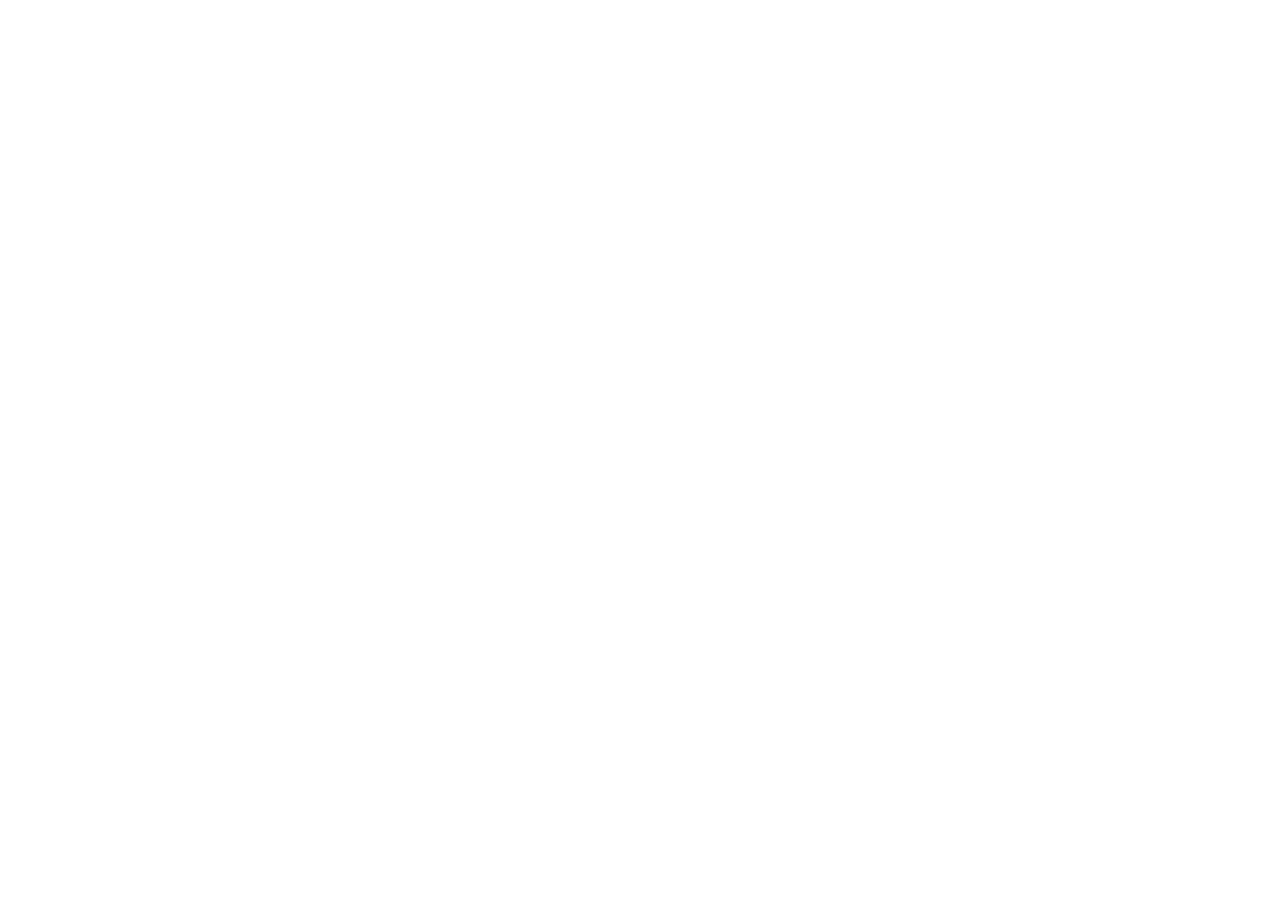
==== index.html @ f0040c17 "初始化大事件项目提交" ====
<!DOCTYPE html>
<html lang="zh-CN">

<head>
    <meta charset="UTF-8">
    <meta name="viewport" content="width=device-width, initial-scale=1.0">
    <title>Document</title>
</head>

<body>

</body>

</html>
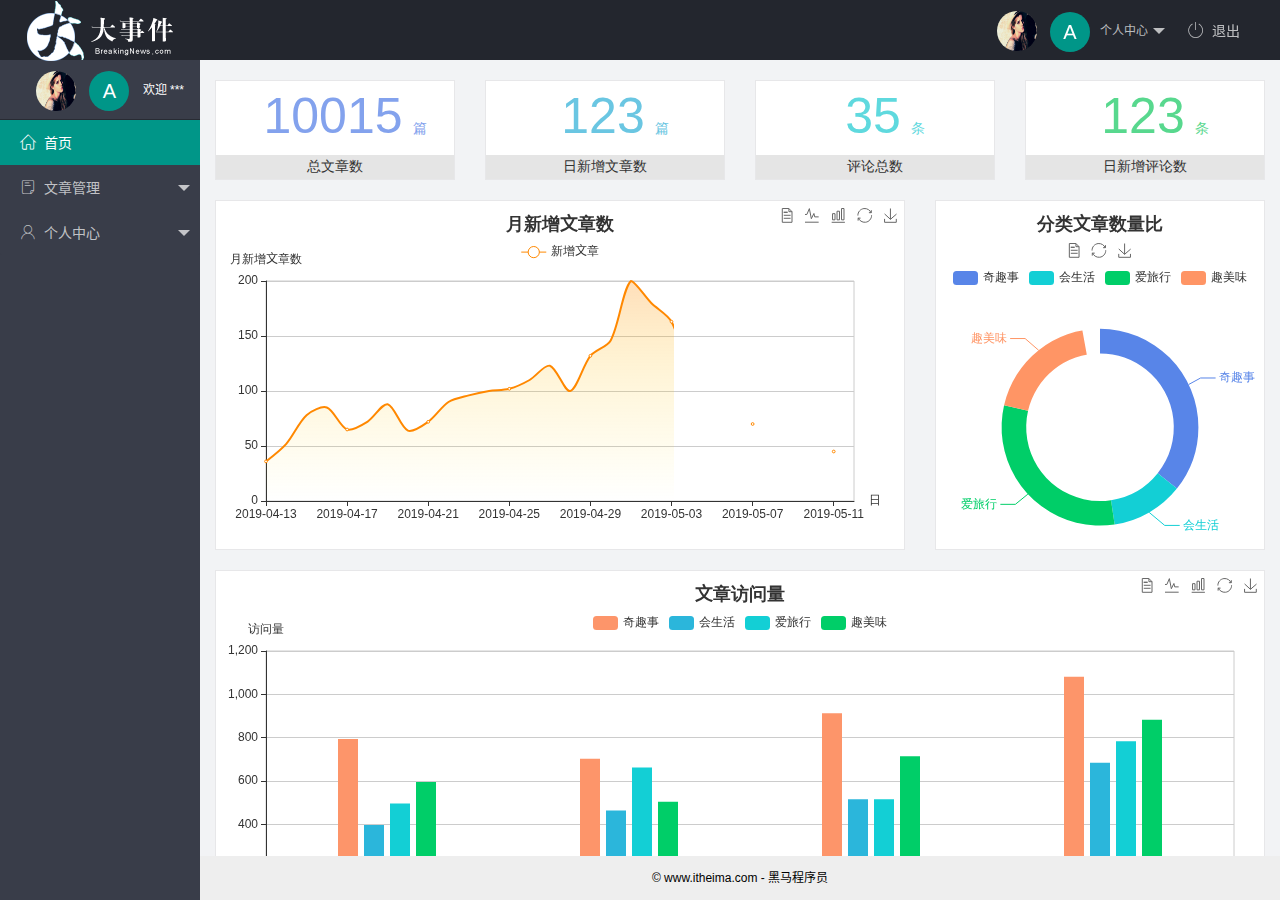
==== commit f3fe9fd1: "已完成大事件后台主页大体轮廓的开发" ====
--- a/index.html
+++ b/index.html
@@ -4,11 +4,119 @@
 <head>
     <meta charset="UTF-8">
     <meta name="viewport" content="width=device-width, initial-scale=1.0">
-    <title>Document</title>
+    <title>大事件后台主页_second</title>
+    <!-- 导入 layui 的样式表 -->
+    <link rel="stylesheet" href="./assets/lib/layui/css/layui.css" />
+    <!-- 导入第三方图标库 -->
+    <link rel="stylesheet" href="./assets/fonts/iconfont.css" />
+    <!-- 导入自己的样式表 -->
+    <link rel="stylesheet" href="/assets/css/index.css" />
 </head>
 
 <body>
-
+    <div class="layui-layout layui-layout-admin">
+        <div class="layui-header">
+            <div class="layui-logo">
+                <img src="/assets/images/logo.png" />
+            </div>
+            <!-- 头部区域（可配合 layui 已有的水平导航） -->
+            <ul class="layui-nav layui-layout-right">
+                <li class="layui-nav-item">
+                    <a href="javascript:;" class="userinfo">
+                        <img src="./assets/images/sample2.jpg" class="layui-nav-img" />
+                        <span class="text-avatar">A</span>个人中心
+                    </a>
+                    <dl class="layui-nav-child">
+                        <dd><a href="./user/user_info.html" target="fm">基本资料</a></dd>
+                        <dd><a href="./user/user_avatar.html" target="fm">更换头像</a></dd>
+                        <dd><a href="./user/user_pwd.html" target="fm">重置密码</a></dd>
+                    </dl>
+                </li>
+                <li class="layui-nav-item">
+                    <a href="javascript:;" id="btnSignOut">
+                        <span class="iconfont icon-tuichu"></span>退出
+                    </a>
+                </li>
+            </ul>
+        </div>
+        <div class="layui-side layui-bg-black">
+            <div class="layui-side-scroll">
+                <div class="userinfo">
+                    <img src="./assets/images/sample2.jpg" class="layui-nav-img" />
+                    <span class="text-avatar">A</span>
+                    <span id="welcome">欢迎 ***</span>
+                </div>
+                <!-- 左侧导航区域（可配合layui已有的垂直导航） -->
+                <ul class="layui-nav layui-nav-tree" lay-shrink="all">
+                    <li class="layui-nav-item layui-this">
+                        <a href="./home/dashboard.html" target="fm">
+                            <span class="iconfont icon-home"></span>首页
+                        </a>
+                    </li>
+                    <li class="layui-nav-item">
+                        <a class="" href="javascript:;">
+                            <span class="iconfont icon-16"></span>文章管理
+                        </a>
+                        <dl class="layui-nav-child">
+                            <dd>
+                                <a href="/article/art_cate.html" target="fm">
+                                    <i class="layui-icon layui-icon-app"></i>文章类别
+                                </a>
+                            </dd>
+                            <dd>
+                                <a href="./article/art_list.html" target="fm">
+                                    <i class="layui-icon layui-icon-app"></i>文章列表
+                                </a>
+                            </dd>
+                            <dd>
+                                <a href="/article/art_pub.html" target="fm">
+                                    <i class="layui-icon layui-icon-app"></i>发布文章
+                                </a>
+                            </dd>
+                        </dl>
+                    </li>
+                    <li class="layui-nav-item">
+                        <a href="javascript:;">
+                            <span class="iconfont icon-user"></span>个人中心
+                        </a>
+                        <dl class="layui-nav-child">
+                            <dd>
+                                <a href="/user/user_info.html" target="fm">
+                                    <i class="layui-icon layui-icon-app"></i>基本资料
+                                </a>
+                            </dd>
+                            <dd>
+                                <a href="/user/user_avatar.html" target="fm">
+                                    <i class="layui-icon layui-icon-app"></i>更换头像
+                                </a>
+                            </dd>
+                            <dd>
+                                <a href="/user/user_pwd.html" target="fm">
+                                    <i class="layui-icon layui-icon-app"></i>重置密码
+                                </a>
+                            </dd>
+                        </dl>
+                    </li>
+                </ul>
+            </div>
+        </div>
+        <div class="layui-body">
+            <!-- 内容主体区域 -->
+            <iframe name="fm" src="./home/dashboard.html" frameborder="0"></iframe>
+        </div>
+        <div class="layui-footer">
+            <!-- 底部固定区域 -->
+            © www.itheima.com - 黑马程序员
+        </div>
+    </div>
+    <!-- 导入 layui js文件 -->
+    <script src="./assets/lib/layui/layui.all.js"></script>
+    <!-- 导入 jQuery js文件 -->
+    <script src="./assets/lib/jQuery.js"></script>
+    <!-- 导入自己封装的 baseAPI js文件 -->
+    <script src="./assets/js/baseAPI.js"></script>
+    <!-- 导入自己的 js 文件 -->
+    <script src="./assets/js/index.js"></script>
 </body>
 
 </html>--- a/assets/lib/layui/css/layui.css
+++ b/assets/lib/layui/css/layui.css
@@ -0,0 +1,2 @@
+/** layui-v2.5.5 MIT License By https://www.layui.com */
+ .layui-inline,img{display:inline-block;vertical-align:middle}h1,h2,h3,h4,h5,h6{font-weight:400}.layui-edge,.layui-header,.layui-inline,.layui-main{position:relative}.layui-body,.layui-edge,.layui-elip{overflow:hidden}.layui-btn,.layui-edge,.layui-inline,img{vertical-align:middle}.layui-btn,.layui-disabled,.layui-icon,.layui-unselect{-moz-user-select:none;-webkit-user-select:none;-ms-user-select:none}.layui-elip,.layui-form-checkbox span,.layui-form-pane .layui-form-label{text-overflow:ellipsis;white-space:nowrap}.layui-breadcrumb,.layui-tree-btnGroup{visibility:hidden}blockquote,body,button,dd,div,dl,dt,form,h1,h2,h3,h4,h5,h6,input,li,ol,p,pre,td,textarea,th,ul{margin:0;padding:0;-webkit-tap-highlight-color:rgba(0,0,0,0)}a:active,a:hover{outline:0}img{border:none}li{list-style:none}table{border-collapse:collapse;border-spacing:0}h4,h5,h6{font-size:100%}button,input,optgroup,option,select,textarea{font-family:inherit;font-size:inherit;font-style:inherit;font-weight:inherit;outline:0}pre{white-space:pre-wrap;white-space:-moz-pre-wrap;white-space:-pre-wrap;white-space:-o-pre-wrap;word-wrap:break-word}body{line-height:24px;font:14px Helvetica Neue,Helvetica,PingFang SC,Tahoma,Arial,sans-serif}hr{height:1px;margin:10px 0;border:0;clear:both}a{color:#333;text-decoration:none}a:hover{color:#777}a cite{font-style:normal;*cursor:pointer}.layui-border-box,.layui-border-box *{box-sizing:border-box}.layui-box,.layui-box *{box-sizing:content-box}.layui-clear{clear:both;*zoom:1}.layui-clear:after{content:'\20';clear:both;*zoom:1;display:block;height:0}.layui-inline{*display:inline;*zoom:1}.layui-edge{display:inline-block;width:0;height:0;border-width:6px;border-style:dashed;border-color:transparent}.layui-edge-top{top:-4px;border-bottom-color:#999;border-bottom-style:solid}.layui-edge-right{border-left-color:#999;border-left-style:solid}.layui-edge-bottom{top:2px;border-top-color:#999;border-top-style:solid}.layui-edge-left{border-right-color:#999;border-right-style:solid}.layui-disabled,.layui-disabled:hover{color:#d2d2d2!important;cursor:not-allowed!important}.layui-circle{border-radius:100%}.layui-show{display:block!important}.layui-hide{display:none!important}@font-face{font-family:layui-icon;src:url(../font/iconfont.eot?v=250);src:url(../font/iconfont.eot?v=250#iefix) format('embedded-opentype'),url(../font/iconfont.woff2?v=250) format('woff2'),url(../font/iconfont.woff?v=250) format('woff'),url(../font/iconfont.ttf?v=250) format('truetype'),url(../font/iconfont.svg?v=250#layui-icon) format('svg')}.layui-icon{font-family:layui-icon!important;font-size:16px;font-style:normal;-webkit-font-smoothing:antialiased;-moz-osx-font-smoothing:grayscale}.layui-icon-reply-fill:before{content:"\e611"}.layui-icon-set-fill:before{content:"\e614"}.layui-icon-menu-fill:before{content:"\e60f"}.layui-icon-search:before{content:"\e615"}.layui-icon-share:before{content:"\e641"}.layui-icon-set-sm:before{content:"\e620"}.layui-icon-engine:before{content:"\e628"}.layui-icon-close:before{content:"\1006"}.layui-icon-close-fill:before{content:"\1007"}.layui-icon-chart-screen:before{content:"\e629"}.layui-icon-star:before{content:"\e600"}.layui-icon-circle-dot:before{content:"\e617"}.layui-icon-chat:before{content:"\e606"}.layui-icon-release:before{content:"\e609"}.layui-icon-list:before{content:"\e60a"}.layui-icon-chart:before{content:"\e62c"}.layui-icon-ok-circle:before{content:"\1005"}.layui-icon-layim-theme:before{content:"\e61b"}.layui-icon-table:before{content:"\e62d"}.layui-icon-right:before{content:"\e602"}.layui-icon-left:before{content:"\e603"}.layui-icon-cart-simple:before{content:"\e698"}.layui-icon-face-cry:before{content:"\e69c"}.layui-icon-face-smile:before{content:"\e6af"}.layui-icon-survey:before{content:"\e6b2"}.layui-icon-tree:before{content:"\e62e"}.layui-icon-upload-circle:before{content:"\e62f"}.layui-icon-add-circle:before{content:"\e61f"}.layui-icon-download-circle:before{content:"\e601"}.layui-icon-templeate-1:before{content:"\e630"}.layui-icon-util:before{content:"\e631"}.layui-icon-face-surprised:before{content:"\e664"}.layui-icon-edit:before{content:"\e642"}.layui-icon-speaker:before{content:"\e645"}.layui-icon-down:before{content:"\e61a"}.layui-icon-file:before{content:"\e621"}.layui-icon-layouts:before{content:"\e632"}.layui-icon-rate-half:before{content:"\e6c9"}.layui-icon-add-circle-fine:before{content:"\e608"}.layui-icon-prev-circle:before{content:"\e633"}.layui-icon-read:before{content:"\e705"}.layui-icon-404:before{content:"\e61c"}.layui-icon-carousel:before{content:"\e634"}.layui-icon-help:before{content:"\e607"}.layui-icon-code-circle:before{content:"\e635"}.layui-icon-water:before{content:"\e636"}.layui-icon-username:before{content:"\e66f"}.layui-icon-find-fill:before{content:"\e670"}.layui-icon-about:before{content:"\e60b"}.layui-icon-location:before{content:"\e715"}.layui-icon-up:before{content:"\e619"}.layui-icon-pause:before{content:"\e651"}.layui-icon-date:before{content:"\e637"}.layui-icon-layim-uploadfile:before{content:"\e61d"}.layui-icon-delete:before{content:"\e640"}.layui-icon-play:before{content:"\e652"}.layui-icon-top:before{content:"\e604"}.layui-icon-friends:before{content:"\e612"}.layui-icon-refresh-3:before{content:"\e9aa"}.layui-icon-ok:before{content:"\e605"}.layui-icon-layer:before{content:"\e638"}.layui-icon-face-smile-fine:before{content:"\e60c"}.layui-icon-dollar:before{content:"\e659"}.layui-icon-group:before{content:"\e613"}.layui-icon-layim-download:before{content:"\e61e"}.layui-icon-picture-fine:before{content:"\e60d"}.layui-icon-link:before{content:"\e64c"}.layui-icon-diamond:before{content:"\e735"}.layui-icon-log:before{content:"\e60e"}.layui-icon-rate-solid:before{content:"\e67a"}.layui-icon-fonts-del:before{content:"\e64f"}.layui-icon-unlink:before{content:"\e64d"}.layui-icon-fonts-clear:before{content:"\e639"}.layui-icon-triangle-r:before{content:"\e623"}.layui-icon-circle:before{content:"\e63f"}.layui-icon-radio:before{content:"\e643"}.layui-icon-align-center:before{content:"\e647"}.layui-icon-align-right:before{content:"\e648"}.layui-icon-align-left:before{content:"\e649"}.layui-icon-loading-1:before{content:"\e63e"}.layui-icon-return:before{content:"\e65c"}.layui-icon-fonts-strong:before{content:"\e62b"}.layui-icon-upload:before{content:"\e67c"}.layui-icon-dialogue:before{content:"\e63a"}.layui-icon-video:before{content:"\e6ed"}.layui-icon-headset:before{content:"\e6fc"}.layui-icon-cellphone-fine:before{content:"\e63b"}.layui-icon-add-1:before{content:"\e654"}.layui-icon-face-smile-b:before{content:"\e650"}.layui-icon-fonts-html:before{content:"\e64b"}.layui-icon-form:before{content:"\e63c"}.layui-icon-cart:before{content:"\e657"}.layui-icon-camera-fill:before{content:"\e65d"}.layui-icon-tabs:before{content:"\e62a"}.layui-icon-fonts-code:before{content:"\e64e"}.layui-icon-fire:before{content:"\e756"}.layui-icon-set:before{content:"\e716"}.layui-icon-fonts-u:before{content:"\e646"}.layui-icon-triangle-d:before{content:"\e625"}.layui-icon-tips:before{content:"\e702"}.layui-icon-picture:before{content:"\e64a"}.layui-icon-more-vertical:before{content:"\e671"}.layui-icon-flag:before{content:"\e66c"}.layui-icon-loading:before{content:"\e63d"}.layui-icon-fonts-i:before{content:"\e644"}.layui-icon-refresh-1:before{content:"\e666"}.layui-icon-rmb:before{content:"\e65e"}.layui-icon-home:before{content:"\e68e"}.layui-icon-user:before{content:"\e770"}.layui-icon-notice:before{content:"\e667"}.layui-icon-login-weibo:before{content:"\e675"}.layui-icon-voice:before{content:"\e688"}.layui-icon-upload-drag:before{content:"\e681"}.layui-icon-login-qq:before{content:"\e676"}.layui-icon-snowflake:before{content:"\e6b1"}.layui-icon-file-b:before{content:"\e655"}.layui-icon-template:before{content:"\e663"}.layui-icon-auz:before{content:"\e672"}.layui-icon-console:before{content:"\e665"}.layui-icon-app:before{content:"\e653"}.layui-icon-prev:before{content:"\e65a"}.layui-icon-website:before{content:"\e7ae"}.layui-icon-next:before{content:"\e65b"}.layui-icon-component:before{content:"\e857"}.layui-icon-more:before{content:"\e65f"}.layui-icon-login-wechat:before{content:"\e677"}.layui-icon-shrink-right:before{content:"\e668"}.layui-icon-spread-left:before{content:"\e66b"}.layui-icon-camera:before{content:"\e660"}.layui-icon-note:before{content:"\e66e"}.layui-icon-refresh:before{content:"\e669"}.layui-icon-female:before{content:"\e661"}.layui-icon-male:before{content:"\e662"}.layui-icon-password:before{content:"\e673"}.layui-icon-senior:before{content:"\e674"}.layui-icon-theme:before{content:"\e66a"}.layui-icon-tread:before{content:"\e6c5"}.layui-icon-praise:before{content:"\e6c6"}.layui-icon-star-fill:before{content:"\e658"}.layui-icon-rate:before{content:"\e67b"}.layui-icon-template-1:before{content:"\e656"}.layui-icon-vercode:before{content:"\e679"}.layui-icon-cellphone:before{content:"\e678"}.layui-icon-screen-full:before{content:"\e622"}.layui-icon-screen-restore:before{content:"\e758"}.layui-icon-cols:before{content:"\e610"}.layui-icon-export:before{content:"\e67d"}.layui-icon-print:before{content:"\e66d"}.layui-icon-slider:before{content:"\e714"}.layui-icon-addition:before{content:"\e624"}.layui-icon-subtraction:before{content:"\e67e"}.layui-icon-service:before{content:"\e626"}.layui-icon-transfer:before{content:"\e691"}.layui-main{width:1140px;margin:0 auto}.layui-header{z-index:1000;height:60px}.layui-header a:hover{transition:all .5s;-webkit-transition:all .5s}.layui-side{position:fixed;left:0;top:0;bottom:0;z-index:999;width:200px;overflow-x:hidden}.layui-side-scroll{position:relative;width:220px;height:100%;overflow-x:hidden}.layui-body{position:absolute;left:200px;right:0;top:0;bottom:0;z-index:998;width:auto;overflow-y:auto;box-sizing:border-box}.layui-layout-body{overflow:hidden}.layui-layout-admin .layui-header{background-color:#23262E}.layui-layout-admin .layui-side{top:60px;width:200px;overflow-x:hidden}.layui-layout-admin .layui-body{position:fixed;top:60px;bottom:44px}.layui-layout-admin .layui-main{width:auto;margin:0 15px}.layui-layout-admin .layui-footer{position:fixed;left:200px;right:0;bottom:0;height:44px;line-height:44px;padding:0 15px;background-color:#eee}.layui-layout-admin .layui-logo{position:absolute;left:0;top:0;width:200px;height:100%;line-height:60px;text-align:center;color:#009688;font-size:16px}.layui-layout-admin .layui-header .layui-nav{background:0 0}.layui-layout-left{position:absolute!important;left:200px;top:0}.layui-layout-right{position:absolute!important;right:0;top:0}.layui-container{position:relative;margin:0 auto;padding:0 15px;box-sizing:border-box}.layui-fluid{position:relative;margin:0 auto;padding:0 15px}.layui-row:after,.layui-row:before{content:'';display:block;clear:both}.layui-col-lg1,.layui-col-lg10,.layui-col-lg11,.layui-col-lg12,.layui-col-lg2,.layui-col-lg3,.layui-col-lg4,.layui-col-lg5,.layui-col-lg6,.layui-col-lg7,.layui-col-lg8,.layui-col-lg9,.layui-col-md1,.layui-col-md10,.layui-col-md11,.layui-col-md12,.layui-col-md2,.layui-col-md3,.layui-col-md4,.layui-col-md5,.layui-col-md6,.layui-col-md7,.layui-col-md8,.layui-col-md9,.layui-col-sm1,.layui-col-sm10,.layui-col-sm11,.layui-col-sm12,.layui-col-sm2,.layui-col-sm3,.layui-col-sm4,.layui-col-sm5,.layui-col-sm6,.layui-col-sm7,.layui-col-sm8,.layui-col-sm9,.layui-col-xs1,.layui-col-xs10,.layui-col-xs11,.layui-col-xs12,.layui-col-xs2,.layui-col-xs3,.layui-col-xs4,.layui-col-xs5,.layui-col-xs6,.layui-col-xs7,.layui-col-xs8,.layui-col-xs9{position:relative;display:block;box-sizing:border-box}.layui-col-xs1,.layui-col-xs10,.layui-col-xs11,.layui-col-xs12,.layui-col-xs2,.layui-col-xs3,.layui-col-xs4,.layui-col-xs5,.layui-col-xs6,.layui-col-xs7,.layui-col-xs8,.layui-col-xs9{float:left}.layui-col-xs1{width:8.33333333%}.layui-col-xs2{width:16.66666667%}.layui-col-xs3{width:25%}.layui-col-xs4{width:33.33333333%}.layui-col-xs5{width:41.66666667%}.layui-col-xs6{width:50%}.layui-col-xs7{width:58.33333333%}.layui-col-xs8{width:66.66666667%}.layui-col-xs9{width:75%}.layui-col-xs10{width:83.33333333%}.layui-col-xs11{width:91.66666667%}.layui-col-xs12{width:100%}.layui-col-xs-offset1{margin-left:8.33333333%}.layui-col-xs-offset2{margin-left:16.66666667%}.layui-col-xs-offset3{margin-left:25%}.layui-col-xs-offset4{margin-left:33.33333333%}.layui-col-xs-offset5{margin-left:41.66666667%}.layui-col-xs-offset6{margin-left:50%}.layui-col-xs-offset7{margin-left:58.33333333%}.layui-col-xs-offset8{margin-left:66.66666667%}.layui-col-xs-offset9{margin-left:75%}.layui-col-xs-offset10{margin-left:83.33333333%}.layui-col-xs-offset11{margin-left:91.66666667%}.layui-col-xs-offset12{margin-left:100%}@media screen and (max-width:768px){.layui-hide-xs{display:none!important}.layui-show-xs-block{display:block!important}.layui-show-xs-inline{display:inline!important}.layui-show-xs-inline-block{display:inline-block!important}}@media screen and (min-width:768px){.layui-container{width:750px}.layui-hide-sm{display:none!important}.layui-show-sm-block{display:block!important}.layui-show-sm-inline{display:inline!important}.layui-show-sm-inline-block{display:inline-block!important}.layui-col-sm1,.layui-col-sm10,.layui-col-sm11,.layui-col-sm12,.layui-col-sm2,.layui-col-sm3,.layui-col-sm4,.layui-col-sm5,.layui-col-sm6,.layui-col-sm7,.layui-col-sm8,.layui-col-sm9{float:left}.layui-col-sm1{width:8.33333333%}.layui-col-sm2{width:16.66666667%}.layui-col-sm3{width:25%}.layui-col-sm4{width:33.33333333%}.layui-col-sm5{width:41.66666667%}.layui-col-sm6{width:50%}.layui-col-sm7{width:58.33333333%}.layui-col-sm8{width:66.66666667%}.layui-col-sm9{width:75%}.layui-col-sm10{width:83.33333333%}.layui-col-sm11{width:91.66666667%}.layui-col-sm12{width:100%}.layui-col-sm-offset1{margin-left:8.33333333%}.layui-col-sm-offset2{margin-left:16.66666667%}.layui-col-sm-offset3{margin-left:25%}.layui-col-sm-offset4{margin-left:33.33333333%}.layui-col-sm-offset5{margin-left:41.66666667%}.layui-col-sm-offset6{margin-left:50%}.layui-col-sm-offset7{margin-left:58.33333333%}.layui-col-sm-offset8{margin-left:66.66666667%}.layui-col-sm-offset9{margin-left:75%}.layui-col-sm-offset10{margin-left:83.33333333%}.layui-col-sm-offset11{margin-left:91.66666667%}.layui-col-sm-offset12{margin-left:100%}}@media screen and (min-width:992px){.layui-container{width:970px}.layui-hide-md{display:none!important}.layui-show-md-block{display:block!important}.layui-show-md-inline{display:inline!important}.layui-show-md-inline-block{display:inline-block!important}.layui-col-md1,.layui-col-md10,.layui-col-md11,.layui-col-md12,.layui-col-md2,.layui-col-md3,.layui-col-md4,.layui-col-md5,.layui-col-md6,.layui-col-md7,.layui-col-md8,.layui-col-md9{float:left}.layui-col-md1{width:8.33333333%}.layui-col-md2{width:16.66666667%}.layui-col-md3{width:25%}.layui-col-md4{width:33.33333333%}.layui-col-md5{width:41.66666667%}.layui-col-md6{width:50%}.layui-col-md7{width:58.33333333%}.layui-col-md8{width:66.66666667%}.layui-col-md9{width:75%}.layui-col-md10{width:83.33333333%}.layui-col-md11{width:91.66666667%}.layui-col-md12{width:100%}.layui-col-md-offset1{margin-left:8.33333333%}.layui-col-md-offset2{margin-left:16.66666667%}.layui-col-md-offset3{margin-left:25%}.layui-col-md-offset4{margin-left:33.33333333%}.layui-col-md-offset5{margin-left:41.66666667%}.layui-col-md-offset6{margin-left:50%}.layui-col-md-offset7{margin-left:58.33333333%}.layui-col-md-offset8{margin-left:66.66666667%}.layui-col-md-offset9{margin-left:75%}.layui-col-md-offset10{margin-left:83.33333333%}.layui-col-md-offset11{margin-left:91.66666667%}.layui-col-md-offset12{margin-left:100%}}@media screen and (min-width:1200px){.layui-container{width:1170px}.layui-hide-lg{display:none!important}.layui-show-lg-block{display:block!important}.layui-show-lg-inline{display:inline!important}.layui-show-lg-inline-block{display:inline-block!important}.layui-col-lg1,.layui-col-lg10,.layui-col-lg11,.layui-col-lg12,.layui-col-lg2,.layui-col-lg3,.layui-col-lg4,.layui-col-lg5,.layui-col-lg6,.layui-col-lg7,.layui-col-lg8,.layui-col-lg9{float:left}.layui-col-lg1{width:8.33333333%}.layui-col-lg2{width:16.66666667%}.layui-col-lg3{width:25%}.layui-col-lg4{width:33.33333333%}.layui-col-lg5{width:41.66666667%}.layui-col-lg6{width:50%}.layui-col-lg7{width:58.33333333%}.layui-col-lg8{width:66.66666667%}.layui-col-lg9{width:75%}.layui-col-lg10{width:83.33333333%}.layui-col-lg11{width:91.66666667%}.layui-col-lg12{width:100%}.layui-col-lg-offset1{margin-left:8.33333333%}.layui-col-lg-offset2{margin-left:16.66666667%}.layui-col-lg-offset3{margin-left:25%}.layui-col-lg-offset4{margin-left:33.33333333%}.layui-col-lg-offset5{margin-left:41.66666667%}.layui-col-lg-offset6{margin-left:50%}.layui-col-lg-offset7{margin-left:58.33333333%}.layui-col-lg-offset8{margin-left:66.66666667%}.layui-col-lg-offset9{margin-left:75%}.layui-col-lg-offset10{margin-left:83.33333333%}.layui-col-lg-offset11{margin-left:91.66666667%}.layui-col-lg-offset12{margin-left:100%}}.layui-col-space1{margin:-.5px}.layui-col-space1>*{padding:.5px}.layui-col-space3{margin:-1.5px}.layui-col-space3>*{padding:1.5px}.layui-col-space5{margin:-2.5px}.layui-col-space5>*{padding:2.5px}.layui-col-space8{margin:-3.5px}.layui-col-space8>*{padding:3.5px}.layui-col-space10{margin:-5px}.layui-col-space10>*{padding:5px}.layui-col-space12{margin:-6px}.layui-col-space12>*{padding:6px}.layui-col-space15{margin:-7.5px}.layui-col-space15>*{padding:7.5px}.layui-col-space18{margin:-9px}.layui-col-space18>*{padding:9px}.layui-col-space20{margin:-10px}.layui-col-space20>*{padding:10px}.layui-col-space22{margin:-11px}.layui-col-space22>*{padding:11px}.layui-col-space25{margin:-12.5px}.layui-col-space25>*{padding:12.5px}.layui-col-space30{margin:-15px}.layui-col-space30>*{padding:15px}.layui-btn,.layui-input,.layui-select,.layui-textarea,.layui-upload-button{outline:0;-webkit-appearance:none;transition:all .3s;-webkit-transition:all .3s;box-sizing:border-box}.layui-elem-quote{margin-bottom:10px;padding:15px;line-height:22px;border-left:5px solid #009688;border-radius:0 2px 2px 0;background-color:#f2f2f2}.layui-quote-nm{border-style:solid;border-width:1px 1px 1px 5px;background:0 0}.layui-elem-field{margin-bottom:10px;padding:0;border-width:1px;border-style:solid}.layui-elem-field legend{margin-left:20px;padding:0 10px;font-size:20px;font-weight:300}.layui-field-title{margin:10px 0 20px;border-width:1px 0 0}.layui-field-box{padding:10px 15px}.layui-field-title .layui-field-box{padding:10px 0}.layui-progress{position:relative;height:6px;border-radius:20px;background-color:#e2e2e2}.layui-progress-bar{position:absolute;left:0;top:0;width:0;max-width:100%;height:6px;border-radius:20px;text-align:right;background-color:#5FB878;transition:all .3s;-webkit-transition:all .3s}.layui-progress-big,.layui-progress-big .layui-progress-bar{height:18px;line-height:18px}.layui-progress-text{position:relative;top:-20px;line-height:18px;font-size:12px;color:#666}.layui-progress-big .layui-progress-text{position:static;padding:0 10px;color:#fff}.layui-collapse{border-width:1px;border-style:solid;border-radius:2px}.layui-colla-content,.layui-colla-item{border-top-width:1px;border-top-style:solid}.layui-colla-item:first-child{border-top:none}.layui-colla-title{position:relative;height:42px;line-height:42px;padding:0 15px 0 35px;color:#333;background-color:#f2f2f2;cursor:pointer;font-size:14px;overflow:hidden}.layui-colla-content{display:none;padding:10px 15px;line-height:22px;color:#666}.layui-colla-icon{position:absolute;left:15px;top:0;font-size:14px}.layui-card{margin-bottom:15px;border-radius:2px;background-color:#fff;box-shadow:0 1px 2px 0 rgba(0,0,0,.05)}.layui-card:last-child{margin-bottom:0}.layui-card-header{position:relative;height:42px;line-height:42px;padding:0 15px;border-bottom:1px solid #f6f6f6;color:#333;border-radius:2px 2px 0 0;font-size:14px}.layui-bg-black,.layui-bg-blue,.layui-bg-cyan,.layui-bg-green,.layui-bg-orange,.layui-bg-red{color:#fff!important}.layui-card-body{position:relative;padding:10px 15px;line-height:24px}.layui-card-body[pad15]{padding:15px}.layui-card-body[pad20]{padding:20px}.layui-card-body .layui-table{margin:5px 0}.layui-card .layui-tab{margin:0}.layui-panel-window{position:relative;padding:15px;border-radius:0;border-top:5px solid #E6E6E6;background-color:#fff}.layui-auxiliar-moving{position:fixed;left:0;right:0;top:0;bottom:0;width:100%;height:100%;background:0 0;z-index:9999999999}.layui-form-label,.layui-form-mid,.layui-form-select,.layui-input-block,.layui-input-inline,.layui-textarea{position:relative}.layui-bg-red{background-color:#FF5722!important}.layui-bg-orange{background-color:#FFB800!important}.layui-bg-green{background-color:#009688!important}.layui-bg-cyan{background-color:#2F4056!important}.layui-bg-blue{background-color:#1E9FFF!important}.layui-bg-black{background-color:#393D49!important}.layui-bg-gray{background-color:#eee!important;color:#666!important}.layui-badge-rim,.layui-colla-content,.layui-colla-item,.layui-collapse,.layui-elem-field,.layui-form-pane .layui-form-item[pane],.layui-form-pane .layui-form-label,.layui-input,.layui-layedit,.layui-layedit-tool,.layui-quote-nm,.layui-select,.layui-tab-bar,.layui-tab-card,.layui-tab-title,.layui-tab-title .layui-this:after,.layui-textarea{border-color:#e6e6e6}.layui-timeline-item:before,hr{background-color:#e6e6e6}.layui-text{line-height:22px;font-size:14px;color:#666}.layui-text h1,.layui-text h2,.layui-text h3{font-weight:500;color:#333}.layui-text h1{font-size:30px}.layui-text h2{font-size:24px}.layui-text h3{font-size:18px}.layui-text a:not(.layui-btn){color:#01AAED}.layui-text a:not(.layui-btn):hover{text-decoration:underline}.layui-text ul{padding:5px 0 5px 15px}.layui-text ul li{margin-top:5px;list-style-type:disc}.layui-text em,.layui-word-aux{color:#999!important;padding:0 5px!important}.layui-btn{display:inline-block;height:38px;line-height:38px;padding:0 18px;background-color:#009688;color:#fff;white-space:nowrap;text-align:center;font-size:14px;border:none;border-radius:2px;cursor:pointer}.layui-btn:hover{opacity:.8;filter:alpha(opacity=80);color:#fff}.layui-btn:active{opacity:1;filter:alpha(opacity=100)}.layui-btn+.layui-btn{margin-left:10px}.layui-btn-container{font-size:0}.layui-btn-container .layui-btn{margin-right:10px;margin-bottom:10px}.layui-btn-container .layui-btn+.layui-btn{margin-left:0}.layui-table .layui-btn-container .layui-btn{margin-bottom:9px}.layui-btn-radius{border-radius:100px}.layui-btn .layui-icon{margin-right:3px;font-size:18px;vertical-align:bottom;vertical-align:middle\9}.layui-btn-primary{border:1px solid #C9C9C9;background-color:#fff;color:#555}.layui-btn-primary:hover{border-color:#009688;color:#333}.layui-btn-normal{background-color:#1E9FFF}.layui-btn-warm{background-color:#FFB800}.layui-btn-danger{background-color:#FF5722}.layui-btn-checked{background-color:#5FB878}.layui-btn-disabled,.layui-btn-disabled:active,.layui-btn-disabled:hover{border:1px solid #e6e6e6;background-color:#FBFBFB;color:#C9C9C9;cursor:not-allowed;opacity:1}.layui-btn-lg{height:44px;line-height:44px;padding:0 25px;font-size:16px}.layui-btn-sm{height:30px;line-height:30px;padding:0 10px;font-size:12px}.layui-btn-sm i{font-size:16px!important}.layui-btn-xs{height:22px;line-height:22px;padding:0 5px;font-size:12px}.layui-btn-xs i{font-size:14px!important}.layui-btn-group{display:inline-block;vertical-align:middle;font-size:0}.layui-btn-group .layui-btn{margin-left:0!important;margin-right:0!important;border-left:1px solid rgba(255,255,255,.5);border-radius:0}.layui-btn-group .layui-btn-primary{border-left:none}.layui-btn-group .layui-btn-primary:hover{border-color:#C9C9C9;color:#009688}.layui-btn-group .layui-btn:first-child{border-left:none;border-radius:2px 0 0 2px}.layui-btn-group .layui-btn-primary:first-child{border-left:1px solid #c9c9c9}.layui-btn-group .layui-btn:last-child{border-radius:0 2px 2px 0}.layui-btn-group .layui-btn+.layui-btn{margin-left:0}.layui-btn-group+.layui-btn-group{margin-left:10px}.layui-btn-fluid{width:100%}.layui-input,.layui-select,.layui-textarea{height:38px;line-height:1.3;line-height:38px\9;border-width:1px;border-style:solid;background-color:#fff;border-radius:2px}.layui-input::-webkit-input-placeholder,.layui-select::-webkit-input-placeholder,.layui-textarea::-webkit-input-placeholder{line-height:1.3}.layui-input,.layui-textarea{display:block;width:100%;padding-left:10px}.layui-input:hover,.layui-textarea:hover{border-color:#D2D2D2!important}.layui-input:focus,.layui-textarea:focus{border-color:#C9C9C9!important}.layui-textarea{min-height:100px;height:auto;line-height:20px;padding:6px 10px;resize:vertical}.layui-select{padding:0 10px}.layui-form input[type=checkbox],.layui-form input[type=radio],.layui-form select{display:none}.layui-form [lay-ignore]{display:initial}.layui-form-item{margin-bottom:15px;clear:both;*zoom:1}.layui-form-item:after{content:'\20';clear:both;*zoom:1;display:block;height:0}.layui-form-label{float:left;display:block;padding:9px 15px;width:80px;font-weight:400;line-height:20px;text-align:right}.layui-form-label-col{display:block;float:none;padding:9px 0;line-height:20px;text-align:left}.layui-form-item .layui-inline{margin-bottom:5px;margin-right:10px}.layui-input-block{margin-left:110px;min-height:36px}.layui-input-inline{display:inline-block;vertical-align:middle}.layui-form-item .layui-input-inline{float:left;width:190px;margin-right:10px}.layui-form-text .layui-input-inline{width:auto}.layui-form-mid{float:left;display:block;padding:9px 0!important;line-height:20px;margin-right:10px}.layui-form-danger+.layui-form-select .layui-input,.layui-form-danger:focus{border-color:#FF5722!important}.layui-form-select .layui-input{padding-right:30px;cursor:pointer}.layui-form-select .layui-edge{position:absolute;right:10px;top:50%;margin-top:-3px;cursor:pointer;border-width:6px;border-top-color:#c2c2c2;border-top-style:solid;transition:all .3s;-webkit-transition:all .3s}.layui-form-select dl{display:none;position:absolute;left:0;top:42px;padding:5px 0;z-index:899;min-width:100%;border:1px solid #d2d2d2;max-height:300px;overflow-y:auto;background-color:#fff;border-radius:2px;box-shadow:0 2px 4px rgba(0,0,0,.12);box-sizing:border-box}.layui-form-select dl dd,.layui-form-select dl dt{padding:0 10px;line-height:36px;white-space:nowrap;overflow:hidden;text-overflow:ellipsis}.layui-form-select dl dt{font-size:12px;color:#999}.layui-form-select dl dd{cursor:pointer}.layui-form-select dl dd:hover{background-color:#f2f2f2;-webkit-transition:.5s all;transition:.5s all}.layui-form-select .layui-select-group dd{padding-left:20px}.layui-form-select dl dd.layui-select-tips{padding-left:10px!important;color:#999}.layui-form-select dl dd.layui-this{background-color:#5FB878;color:#fff}.layui-form-checkbox,.layui-form-select dl dd.layui-disabled{background-color:#fff}.layui-form-selected dl{display:block}.layui-form-checkbox,.layui-form-checkbox *,.layui-form-switch{display:inline-block;vertical-align:middle}.layui-form-selected .layui-edge{margin-top:-9px;-webkit-transform:rotate(180deg);transform:rotate(180deg);margin-top:-3px\9}:root .layui-form-selected .layui-edge{margin-top:-9px\0/IE9}.layui-form-selectup dl{top:auto;bottom:42px}.layui-select-none{margin:5px 0;text-align:center;color:#999}.layui-select-disabled .layui-disabled{border-color:#eee!important}.layui-select-disabled .layui-edge{border-top-color:#d2d2d2}.layui-form-checkbox{position:relative;height:30px;line-height:30px;margin-right:10px;padding-right:30px;cursor:pointer;font-size:0;-webkit-transition:.1s linear;transition:.1s linear;box-sizing:border-box}.layui-form-checkbox span{padding:0 10px;height:100%;font-size:14px;border-radius:2px 0 0 2px;background-color:#d2d2d2;color:#fff;overflow:hidden}.layui-form-checkbox:hover span{background-color:#c2c2c2}.layui-form-checkbox i{position:absolute;right:0;top:0;width:30px;height:28px;border:1px solid #d2d2d2;border-left:none;border-radius:0 2px 2px 0;color:#fff;font-size:20px;text-align:center}.layui-form-checkbox:hover i{border-color:#c2c2c2;color:#c2c2c2}.layui-form-checked,.layui-form-checked:hover{border-color:#5FB878}.layui-form-checked span,.layui-form-checked:hover span{background-color:#5FB878}.layui-form-checked i,.layui-form-checked:hover i{color:#5FB878}.layui-form-item .layui-form-checkbox{margin-top:4px}.layui-form-checkbox[lay-skin=primary]{height:auto!important;line-height:normal!important;min-width:18px;min-height:18px;border:none!important;margin-right:0;padding-left:28px;padding-right:0;background:0 0}.layui-form-checkbox[lay-skin=primary] span{padding-left:0;padding-right:15px;line-height:18px;background:0 0;color:#666}.layui-form-checkbox[lay-skin=primary] i{right:auto;left:0;width:16px;height:16px;line-height:16px;border:1px solid #d2d2d2;font-size:12px;border-radius:2px;background-color:#fff;-webkit-transition:.1s linear;transition:.1s linear}.layui-form-checkbox[lay-skin=primary]:hover i{border-color:#5FB878;color:#fff}.layui-form-checked[lay-skin=primary] i{border-color:#5FB878!important;background-color:#5FB878;color:#fff}.layui-checkbox-disbaled[lay-skin=primary] span{background:0 0!important;color:#c2c2c2}.layui-checkbox-disbaled[lay-skin=primary]:hover i{border-color:#d2d2d2}.layui-form-item .layui-form-checkbox[lay-skin=primary]{margin-top:10px}.layui-form-switch{position:relative;height:22px;line-height:22px;min-width:35px;padding:0 5px;margin-top:8px;border:1px solid #d2d2d2;border-radius:20px;cursor:pointer;background-color:#fff;-webkit-transition:.1s linear;transition:.1s linear}.layui-form-switch i{position:absolute;left:5px;top:3px;width:16px;height:16px;border-radius:20px;background-color:#d2d2d2;-webkit-transition:.1s linear;transition:.1s linear}.layui-form-switch em{position:relative;top:0;width:25px;margin-left:21px;padding:0!important;text-align:center!important;color:#999!important;font-style:normal!important;font-size:12px}.layui-form-onswitch{border-color:#5FB878;background-color:#5FB878}.layui-checkbox-disbaled,.layui-checkbox-disbaled i{border-color:#e2e2e2!important}.layui-form-onswitch i{left:100%;margin-left:-21px;background-color:#fff}.layui-form-onswitch em{margin-left:5px;margin-right:21px;color:#fff!important}.layui-checkbox-disbaled span{background-color:#e2e2e2!important}.layui-checkbox-disbaled:hover i{color:#fff!important}[lay-radio]{display:none}.layui-form-radio,.layui-form-radio *{display:inline-block;vertical-align:middle}.layui-form-radio{line-height:28px;margin:6px 10px 0 0;padding-right:10px;cursor:pointer;font-size:0}.layui-form-radio *{font-size:14px}.layui-form-radio>i{margin-right:8px;font-size:22px;color:#c2c2c2}.layui-form-radio>i:hover,.layui-form-radioed>i{color:#5FB878}.layui-radio-disbaled>i{color:#e2e2e2!important}.layui-form-pane .layui-form-label{width:110px;padding:8px 15px;height:38px;line-height:20px;border-width:1px;border-style:solid;border-radius:2px 0 0 2px;text-align:center;background-color:#FBFBFB;overflow:hidden;box-sizing:border-box}.layui-form-pane .layui-input-inline{margin-left:-1px}.layui-form-pane .layui-input-block{margin-left:110px;left:-1px}.layui-form-pane .layui-input{border-radius:0 2px 2px 0}.layui-form-pane .layui-form-text .layui-form-label{float:none;width:100%;border-radius:2px;box-sizing:border-box;text-align:left}.layui-form-pane .layui-form-text .layui-input-inline{display:block;margin:0;top:-1px;clear:both}.layui-form-pane .layui-form-text .layui-input-block{margin:0;left:0;top:-1px}.layui-form-pane .layui-form-text .layui-textarea{min-height:100px;border-radius:0 0 2px 2px}.layui-form-pane .layui-form-checkbox{margin:4px 0 4px 10px}.layui-form-pane .layui-form-radio,.layui-form-pane .layui-form-switch{margin-top:6px;margin-left:10px}.layui-form-pane .layui-form-item[pane]{position:relative;border-width:1px;border-style:solid}.layui-form-pane .layui-form-item[pane] .layui-form-label{position:absolute;left:0;top:0;height:100%;border-width:0 1px 0 0}.layui-form-pane .layui-form-item[pane] .layui-input-inline{margin-left:110px}@media screen and (max-width:450px){.layui-form-item .layui-form-label{text-overflow:ellipsis;overflow:hidden;white-space:nowrap}.layui-form-item .layui-inline{display:block;margin-right:0;margin-bottom:20px;clear:both}.layui-form-item .layui-inline:after{content:'\20';clear:both;display:block;height:0}.layui-form-item .layui-input-inline{display:block;float:none;left:-3px;width:auto;margin:0 0 10px 112px}.layui-form-item .layui-input-inline+.layui-form-mid{margin-left:110px;top:-5px;padding:0}.layui-form-item .layui-form-checkbox{margin-right:5px;margin-bottom:5px}}.layui-layedit{border-width:1px;border-style:solid;border-radius:2px}.layui-layedit-tool{padding:3px 5px;border-bottom-width:1px;border-bottom-style:solid;font-size:0}.layedit-tool-fixed{position:fixed;top:0;border-top:1px solid #e2e2e2}.layui-layedit-tool .layedit-tool-mid,.layui-layedit-tool .layui-icon{display:inline-block;vertical-align:middle;text-align:center;font-size:14px}.layui-layedit-tool .layui-icon{position:relative;width:32px;height:30px;line-height:30px;margin:3px 5px;color:#777;cursor:pointer;border-radius:2px}.layui-layedit-tool .layui-icon:hover{color:#393D49}.layui-layedit-tool .layui-icon:active{color:#000}.layui-layedit-tool .layedit-tool-active{background-color:#e2e2e2;color:#000}.layui-layedit-tool .layui-disabled,.layui-layedit-tool .layui-disabled:hover{color:#d2d2d2;cursor:not-allowed}.layui-layedit-tool .layedit-tool-mid{width:1px;height:18px;margin:0 10px;background-color:#d2d2d2}.layedit-tool-html{width:50px!important;font-size:30px!important}.layedit-tool-b,.layedit-tool-code,.layedit-tool-help{font-size:16px!important}.layedit-tool-d,.layedit-tool-face,.layedit-tool-image,.layedit-tool-unlink{font-size:18px!important}.layedit-tool-image input{position:absolute;font-size:0;left:0;top:0;width:100%;height:100%;opacity:.01;filter:Alpha(opacity=1);cursor:pointer}.layui-layedit-iframe iframe{display:block;width:100%}#LAY_layedit_code{overflow:hidden}.layui-laypage{display:inline-block;*display:inline;*zoom:1;vertical-align:middle;margin:10px 0;font-size:0}.layui-laypage>a:first-child,.layui-laypage>a:first-child em{border-radius:2px 0 0 2px}.layui-laypage>a:last-child,.layui-laypage>a:last-child em{border-radius:0 2px 2px 0}.layui-laypage>:first-child{margin-left:0!important}.layui-laypage>:last-child{margin-right:0!important}.layui-laypage a,.layui-laypage button,.layui-laypage input,.layui-laypage select,.layui-laypage span{border:1px solid #e2e2e2}.layui-laypage a,.layui-laypage span{display:inline-block;*display:inline;*zoom:1;vertical-align:middle;padding:0 15px;height:28px;line-height:28px;margin:0 -1px 5px 0;background-color:#fff;color:#333;font-size:12px}.layui-flow-more a *,.layui-laypage input,.layui-table-view select[lay-ignore]{display:inline-block}.layui-laypage a:hover{color:#009688}.layui-laypage em{font-style:normal}.layui-laypage .layui-laypage-spr{color:#999;font-weight:700}.layui-laypage a{text-decoration:none}.layui-laypage .layui-laypage-curr{position:relative}.layui-laypage .layui-laypage-curr em{position:relative;color:#fff}.layui-laypage .layui-laypage-curr .layui-laypage-em{position:absolute;left:-1px;top:-1px;padding:1px;width:100%;height:100%;background-color:#009688}.layui-laypage-em{border-radius:2px}.layui-laypage-next em,.layui-laypage-prev em{font-family:Sim sun;font-size:16px}.layui-laypage .layui-laypage-count,.layui-laypage .layui-laypage-limits,.layui-laypage .layui-laypage-refresh,.layui-laypage .layui-laypage-skip{margin-left:10px;margin-right:10px;padding:0;border:none}.layui-laypage .layui-laypage-limits,.layui-laypage .layui-laypage-refresh{vertical-align:top}.layui-laypage .layui-laypage-refresh i{font-size:18px;cursor:pointer}.layui-laypage select{height:22px;padding:3px;border-radius:2px;cursor:pointer}.layui-laypage .layui-laypage-skip{height:30px;line-height:30px;color:#999}.layui-laypage button,.layui-laypage input{height:30px;line-height:30px;border-radius:2px;vertical-align:top;background-color:#fff;box-sizing:border-box}.layui-laypage input{width:40px;margin:0 10px;padding:0 3px;text-align:center}.layui-laypage input:focus,.layui-laypage select:focus{border-color:#009688!important}.layui-laypage button{margin-left:10px;padding:0 10px;cursor:pointer}.layui-table,.layui-table-view{margin:10px 0}.layui-flow-more{margin:10px 0;text-align:center;color:#999;font-size:14px}.layui-flow-more a{height:32px;line-height:32px}.layui-flow-more a *{vertical-align:top}.layui-flow-more a cite{padding:0 20px;border-radius:3px;background-color:#eee;color:#333;font-style:normal}.layui-flow-more a cite:hover{opacity:.8}.layui-flow-more a i{font-size:30px;color:#737383}.layui-table{width:100%;background-color:#fff;color:#666}.layui-table tr{transition:all .3s;-webkit-transition:all .3s}.layui-table th{text-align:left;font-weight:400}.layui-table tbody tr:hover,.layui-table thead tr,.layui-table-click,.layui-table-header,.layui-table-hover,.layui-table-mend,.layui-table-patch,.layui-table-tool,.layui-table-total,.layui-table-total tr,.layui-table[lay-even] tr:nth-child(even){background-color:#f2f2f2}.layui-table td,.layui-table th,.layui-table-col-set,.layui-table-fixed-r,.layui-table-grid-down,.layui-table-header,.layui-table-page,.layui-table-tips-main,.layui-table-tool,.layui-table-total,.layui-table-view,.layui-table[lay-skin=line],.layui-table[lay-skin=row]{border-width:1px;border-style:solid;border-color:#e6e6e6}.layui-table td,.layui-table th{position:relative;padding:9px 15px;min-height:20px;line-height:20px;font-size:14px}.layui-table[lay-skin=line] td,.layui-table[lay-skin=line] th{border-width:0 0 1px}.layui-table[lay-skin=row] td,.layui-table[lay-skin=row] th{border-width:0 1px 0 0}.layui-table[lay-skin=nob] td,.layui-table[lay-skin=nob] th{border:none}.layui-table img{max-width:100px}.layui-table[lay-size=lg] td,.layui-table[lay-size=lg] th{padding:15px 30px}.layui-table-view .layui-table[lay-size=lg] .layui-table-cell{height:40px;line-height:40px}.layui-table[lay-size=sm] td,.layui-table[lay-size=sm] th{font-size:12px;padding:5px 10px}.layui-table-view .layui-table[lay-size=sm] .layui-table-cell{height:20px;line-height:20px}.layui-table[lay-data]{display:none}.layui-table-box{position:relative;overflow:hidden}.layui-table-view .layui-table{position:relative;width:auto;margin:0}.layui-table-view .layui-table[lay-skin=line]{border-width:0 1px 0 0}.layui-table-view .layui-table[lay-skin=row]{border-width:0 0 1px}.layui-table-view .layui-table td,.layui-table-view .layui-table th{padding:5px 0;border-top:none;border-left:none}.layui-table-view .layui-table th.layui-unselect .layui-table-cell span{cursor:pointer}.layui-table-view .layui-table td{cursor:default}.layui-table-view .layui-table td[data-edit=text]{cursor:text}.layui-table-view .layui-form-checkbox[lay-skin=primary] i{width:18px;height:18px}.layui-table-view .layui-form-radio{line-height:0;padding:0}.layui-table-view .layui-form-radio>i{margin:0;font-size:20px}.layui-table-init{position:absolute;left:0;top:0;width:100%;height:100%;text-align:center;z-index:110}.layui-table-init .layui-icon{position:absolute;left:50%;top:50%;margin:-15px 0 0 -15px;font-size:30px;color:#c2c2c2}.layui-table-header{border-width:0 0 1px;overflow:hidden}.layui-table-header .layui-table{margin-bottom:-1px}.layui-table-tool .layui-inline[lay-event]{position:relative;width:26px;height:26px;padding:5px;line-height:16px;margin-right:10px;text-align:center;color:#333;border:1px solid #ccc;cursor:pointer;-webkit-transition:.5s all;transition:.5s all}.layui-table-tool .layui-inline[lay-event]:hover{border:1px solid #999}.layui-table-tool-temp{padding-right:120px}.layui-table-tool-self{position:absolute;right:17px;top:10px}.layui-table-tool .layui-table-tool-self .layui-inline[lay-event]{margin:0 0 0 10px}.layui-table-tool-panel{position:absolute;top:29px;left:-1px;padding:5px 0;min-width:150px;min-height:40px;border:1px solid #d2d2d2;text-align:left;overflow-y:auto;background-color:#fff;box-shadow:0 2px 4px rgba(0,0,0,.12)}.layui-table-cell,.layui-table-tool-panel li{overflow:hidden;text-overflow:ellipsis;white-space:nowrap}.layui-table-tool-panel li{padding:0 10px;line-height:30px;-webkit-transition:.5s all;transition:.5s all}.layui-table-tool-panel li .layui-form-checkbox[lay-skin=primary]{width:100%;padding-left:28px}.layui-table-tool-panel li:hover{background-color:#f2f2f2}.layui-table-tool-panel li .layui-form-checkbox[lay-skin=primary] i{position:absolute;left:0;top:0}.layui-table-tool-panel li .layui-form-checkbox[lay-skin=primary] span{padding:0}.layui-table-tool .layui-table-tool-self .layui-table-tool-panel{left:auto;right:-1px}.layui-table-col-set{position:absolute;right:0;top:0;width:20px;height:100%;border-width:0 0 0 1px;background-color:#fff}.layui-table-sort{width:10px;height:20px;margin-left:5px;cursor:pointer!important}.layui-table-sort .layui-edge{position:absolute;left:5px;border-width:5px}.layui-table-sort .layui-table-sort-asc{top:3px;border-top:none;border-bottom-style:solid;border-bottom-color:#b2b2b2}.layui-table-sort .layui-table-sort-asc:hover{border-bottom-color:#666}.layui-table-sort .layui-table-sort-desc{bottom:5px;border-bottom:none;border-top-style:solid;border-top-color:#b2b2b2}.layui-table-sort .layui-table-sort-desc:hover{border-top-color:#666}.layui-table-sort[lay-sort=asc] .layui-table-sort-asc{border-bottom-color:#000}.layui-table-sort[lay-sort=desc] .layui-table-sort-desc{border-top-color:#000}.layui-table-cell{height:28px;line-height:28px;padding:0 15px;position:relative;box-sizing:border-box}.layui-table-cell .layui-form-checkbox[lay-skin=primary]{top:-1px;padding:0}.layui-table-cell .layui-table-link{color:#01AAED}.laytable-cell-checkbox,.laytable-cell-numbers,.laytable-cell-radio,.laytable-cell-space{padding:0;text-align:center}.layui-table-body{position:relative;overflow:auto;margin-right:-1px;margin-bottom:-1px}.layui-table-body .layui-none{line-height:26px;padding:15px;text-align:center;color:#999}.layui-table-fixed{position:absolute;left:0;top:0;z-index:101}.layui-table-fixed .layui-table-body{overflow:hidden}.layui-table-fixed-l{box-shadow:0 -1px 8px rgba(0,0,0,.08)}.layui-table-fixed-r{left:auto;right:-1px;border-width:0 0 0 1px;box-shadow:-1px 0 8px rgba(0,0,0,.08)}.layui-table-fixed-r .layui-table-header{position:relative;overflow:visible}.layui-table-mend{position:absolute;right:-49px;top:0;height:100%;width:50px}.layui-table-tool{position:relative;z-index:890;width:100%;min-height:50px;line-height:30px;padding:10px 15px;border-width:0 0 1px}.layui-table-tool .layui-btn-container{margin-bottom:-10px}.layui-table-page,.layui-table-total{border-width:1px 0 0;margin-bottom:-1px;overflow:hidden}.layui-table-page{position:relative;width:100%;padding:7px 7px 0;height:41px;font-size:12px;white-space:nowrap}.layui-table-page>div{height:26px}.layui-table-page .layui-laypage{margin:0}.layui-table-page .layui-laypage a,.layui-table-page .layui-laypage span{height:26px;line-height:26px;margin-bottom:10px;border:none;background:0 0}.layui-table-page .layui-laypage a,.layui-table-page .layui-laypage span.layui-laypage-curr{padding:0 12px}.layui-table-page .layui-laypage span{margin-left:0;padding:0}.layui-table-page .layui-laypage .layui-laypage-prev{margin-left:-7px!important}.layui-table-page .layui-laypage .layui-laypage-curr .layui-laypage-em{left:0;top:0;padding:0}.layui-table-page .layui-laypage button,.layui-table-page .layui-laypage input{height:26px;line-height:26px}.layui-table-page .layui-laypage input{width:40px}.layui-table-page .layui-laypage button{padding:0 10px}.layui-table-page select{height:18px}.layui-table-patch .layui-table-cell{padding:0;width:30px}.layui-table-edit{position:absolute;left:0;top:0;width:100%;height:100%;padding:0 14px 1px;border-radius:0;box-shadow:1px 1px 20px rgba(0,0,0,.15)}.layui-table-edit:focus{border-color:#5FB878!important}select.layui-table-edit{padding:0 0 0 10px;border-color:#C9C9C9}.layui-table-view .layui-form-checkbox,.layui-table-view .layui-form-radio,.layui-table-view .layui-form-switch{top:0;margin:0;box-sizing:content-box}.layui-table-view .layui-form-checkbox{top:-1px;height:26px;line-height:26px}.layui-table-view .layui-form-checkbox i{height:26px}.layui-table-grid .layui-table-cell{overflow:visible}.layui-table-grid-down{position:absolute;top:0;right:0;width:26px;height:100%;padding:5px 0;border-width:0 0 0 1px;text-align:center;background-color:#fff;color:#999;cursor:pointer}.layui-table-grid-down .layui-icon{position:absolute;top:50%;left:50%;margin:-8px 0 0 -8px}.layui-table-grid-down:hover{background-color:#fbfbfb}body .layui-table-tips .layui-layer-content{background:0 0;padding:0;box-shadow:0 1px 6px rgba(0,0,0,.12)}.layui-table-tips-main{margin:-44px 0 0 -1px;max-height:150px;padding:8px 15px;font-size:14px;overflow-y:scroll;background-color:#fff;color:#666}.layui-table-tips-c{position:absolute;right:-3px;top:-13px;width:20px;height:20px;padding:3px;cursor:pointer;background-color:#666;border-radius:50%;color:#fff}.layui-table-tips-c:hover{background-color:#777}.layui-table-tips-c:before{position:relative;right:-2px}.layui-upload-file{display:none!important;opacity:.01;filter:Alpha(opacity=1)}.layui-upload-drag,.layui-upload-form,.layui-upload-wrap{display:inline-block}.layui-upload-list{margin:10px 0}.layui-upload-choose{padding:0 10px;color:#999}.layui-upload-drag{position:relative;padding:30px;border:1px dashed #e2e2e2;background-color:#fff;text-align:center;cursor:pointer;color:#999}.layui-upload-drag .layui-icon{font-size:50px;color:#009688}.layui-upload-drag[lay-over]{border-color:#009688}.layui-upload-iframe{position:absolute;width:0;height:0;border:0;visibility:hidden}.layui-upload-wrap{position:relative;vertical-align:middle}.layui-upload-wrap .layui-upload-file{display:block!important;position:absolute;left:0;top:0;z-index:10;font-size:100px;width:100%;height:100%;opacity:.01;filter:Alpha(opacity=1);cursor:pointer}.layui-transfer-active,.layui-transfer-box{display:inline-block;vertical-align:middle}.layui-transfer-box,.layui-transfer-header,.layui-transfer-search{border-width:0;border-style:solid;border-color:#e6e6e6}.layui-transfer-box{position:relative;border-width:1px;width:200px;height:360px;border-radius:2px;background-color:#fff}.layui-transfer-box .layui-form-checkbox{width:100%;margin:0!important}.layui-transfer-header{height:38px;line-height:38px;padding:0 10px;border-bottom-width:1px}.layui-transfer-search{position:relative;padding:10px;border-bottom-width:1px}.layui-transfer-search .layui-input{height:32px;padding-left:30px;font-size:12px}.layui-transfer-search .layui-icon-search{position:absolute;left:20px;top:50%;margin-top:-8px;color:#666}.layui-transfer-active{margin:0 15px}.layui-transfer-active .layui-btn{display:block;margin:0;padding:0 15px;background-color:#5FB878;border-color:#5FB878;color:#fff}.layui-transfer-active .layui-btn-disabled{background-color:#FBFBFB;border-color:#e6e6e6;color:#C9C9C9}.layui-transfer-active .layui-btn:first-child{margin-bottom:15px}.layui-transfer-active .layui-btn .layui-icon{margin:0;font-size:14px!important}.layui-transfer-data{padding:5px 0;overflow:auto}.layui-transfer-data li{height:32px;line-height:32px;padding:0 10px}.layui-transfer-data li:hover{background-color:#f2f2f2;transition:.5s all}.layui-transfer-data .layui-none{padding:15px 10px;text-align:center;color:#999}.layui-nav{position:relative;padding:0 20px;background-color:#393D49;color:#fff;border-radius:2px;font-size:0;box-sizing:border-box}.layui-nav *{font-size:14px}.layui-nav .layui-nav-item{position:relative;display:inline-block;*display:inline;*zoom:1;vertical-align:middle;line-height:60px}.layui-nav .layui-nav-item a{display:block;padding:0 20px;color:#fff;color:rgba(255,255,255,.7);transition:all .3s;-webkit-transition:all .3s}.layui-nav .layui-this:after,.layui-nav-bar,.layui-nav-tree .layui-nav-itemed:after{position:absolute;left:0;top:0;width:0;height:5px;background-color:#5FB878;transition:all .2s;-webkit-transition:all .2s}.layui-nav-bar{z-index:1000}.layui-nav .layui-nav-item a:hover,.layui-nav .layui-this a{color:#fff}.layui-nav .layui-this:after{content:'';top:auto;bottom:0;width:100%}.layui-nav-img{width:30px;height:30px;margin-right:10px;border-radius:50%}.layui-nav .layui-nav-more{content:'';width:0;height:0;border-style:solid dashed dashed;border-color:#fff transparent transparent;overflow:hidden;cursor:pointer;transition:all .2s;-webkit-transition:all .2s;position:absolute;top:50%;right:3px;margin-top:-3px;border-width:6px;border-top-color:rgba(255,255,255,.7)}.layui-nav .layui-nav-mored,.layui-nav-itemed>a .layui-nav-more{margin-top:-9px;border-style:dashed dashed solid;border-color:transparent transparent #fff}.layui-nav-child{display:none;position:absolute;left:0;top:65px;min-width:100%;line-height:36px;padding:5px 0;box-shadow:0 2px 4px rgba(0,0,0,.12);border:1px solid #d2d2d2;background-color:#fff;z-index:100;border-radius:2px;white-space:nowrap}.layui-nav .layui-nav-child a{color:#333}.layui-nav .layui-nav-child a:hover{background-color:#f2f2f2;color:#000}.layui-nav-child dd{position:relative}.layui-nav .layui-nav-child dd.layui-this a,.layui-nav-child dd.layui-this{background-color:#5FB878;color:#fff}.layui-nav-child dd.layui-this:after{display:none}.layui-nav-tree{width:200px;padding:0}.layui-nav-tree .layui-nav-item{display:block;width:100%;line-height:45px}.layui-nav-tree .layui-nav-item a{position:relative;height:45px;line-height:45px;text-overflow:ellipsis;overflow:hidden;white-space:nowrap}.layui-nav-tree .layui-nav-item a:hover{background-color:#4E5465}.layui-nav-tree .layui-nav-bar{width:5px;height:0;background-color:#009688}.layui-nav-tree .layui-nav-child dd.layui-this,.layui-nav-tree .layui-nav-child dd.layui-this a,.layui-nav-tree .layui-this,.layui-nav-tree .layui-this>a,.layui-nav-tree .layui-this>a:hover{background-color:#009688;color:#fff}.layui-nav-tree .layui-this:after{display:none}.layui-nav-itemed>a,.layui-nav-tree .layui-nav-title a,.layui-nav-tree .layui-nav-title a:hover{color:#fff!important}.layui-nav-tree .layui-nav-child{position:relative;z-index:0;top:0;border:none;box-shadow:none}.layui-nav-tree .layui-nav-child a{height:40px;line-height:40px;color:#fff;color:rgba(255,255,255,.7)}.layui-nav-tree .layui-nav-child,.layui-nav-tree .layui-nav-child a:hover{background:0 0;color:#fff}.layui-nav-tree .layui-nav-more{right:10px}.layui-nav-itemed>.layui-nav-child{display:block;padding:0;background-color:rgba(0,0,0,.3)!important}.layui-nav-itemed>.layui-nav-child>.layui-this>.layui-nav-child{display:block}.layui-nav-side{position:fixed;top:0;bottom:0;left:0;overflow-x:hidden;z-index:999}.layui-bg-blue .layui-nav-bar,.layui-bg-blue .layui-nav-itemed:after,.layui-bg-blue .layui-this:after{background-color:#93D1FF}.layui-bg-blue .layui-nav-child dd.layui-this{background-color:#1E9FFF}.layui-bg-blue .layui-nav-itemed>a,.layui-nav-tree.layui-bg-blue .layui-nav-title a,.layui-nav-tree.layui-bg-blue .layui-nav-title a:hover{background-color:#007DDB!important}.layui-breadcrumb{font-size:0}.layui-breadcrumb>*{font-size:14px}.layui-breadcrumb a{color:#999!important}.layui-breadcrumb a:hover{color:#5FB878!important}.layui-breadcrumb a cite{color:#666;font-style:normal}.layui-breadcrumb span[lay-separator]{margin:0 10px;color:#999}.layui-tab{margin:10px 0;text-align:left!important}.layui-tab[overflow]>.layui-tab-title{overflow:hidden}.layui-tab-title{position:relative;left:0;height:40px;white-space:nowrap;font-size:0;border-bottom-width:1px;border-bottom-style:solid;transition:all .2s;-webkit-transition:all .2s}.layui-tab-title li{display:inline-block;*display:inline;*zoom:1;vertical-align:middle;font-size:14px;transition:all .2s;-webkit-transition:all .2s;position:relative;line-height:40px;min-width:65px;padding:0 15px;text-align:center;cursor:pointer}.layui-tab-title li a{display:block}.layui-tab-title .layui-this{color:#000}.layui-tab-title .layui-this:after{position:absolute;left:0;top:0;content:'';width:100%;height:41px;border-width:1px;border-style:solid;border-bottom-color:#fff;border-radius:2px 2px 0 0;box-sizing:border-box;pointer-events:none}.layui-tab-bar{position:absolute;right:0;top:0;z-index:10;width:30px;height:39px;line-height:39px;border-width:1px;border-style:solid;border-radius:2px;text-align:center;background-color:#fff;cursor:pointer}.layui-tab-bar .layui-icon{position:relative;display:inline-block;top:3px;transition:all .3s;-webkit-transition:all .3s}.layui-tab-item{display:none}.layui-tab-more{padding-right:30px;height:auto!important;white-space:normal!important}.layui-tab-more li.layui-this:after{border-bottom-color:#e2e2e2;border-radius:2px}.layui-tab-more .layui-tab-bar .layui-icon{top:-2px;top:3px\9;-webkit-transform:rotate(180deg);transform:rotate(180deg)}:root .layui-tab-more .layui-tab-bar .layui-icon{top:-2px\0/IE9}.layui-tab-content{padding:10px}.layui-tab-title li .layui-tab-close{position:relative;display:inline-block;width:18px;height:18px;line-height:20px;margin-left:8px;top:1px;text-align:center;font-size:14px;color:#c2c2c2;transition:all .2s;-webkit-transition:all .2s}.layui-tab-title li .layui-tab-close:hover{border-radius:2px;background-color:#FF5722;color:#fff}.layui-tab-brief>.layui-tab-title .layui-this{color:#009688}.layui-tab-brief>.layui-tab-more li.layui-this:after,.layui-tab-brief>.layui-tab-title .layui-this:after{border:none;border-radius:0;border-bottom:2px solid #5FB878}.layui-tab-brief[overflow]>.layui-tab-title .layui-this:after{top:-1px}.layui-tab-card{border-width:1px;border-style:solid;border-radius:2px;box-shadow:0 2px 5px 0 rgba(0,0,0,.1)}.layui-tab-card>.layui-tab-title{background-color:#f2f2f2}.layui-tab-card>.layui-tab-title li{margin-right:-1px;margin-left:-1px}.layui-tab-card>.layui-tab-title .layui-this{background-color:#fff}.layui-tab-card>.layui-tab-title .layui-this:after{border-top:none;border-width:1px;border-bottom-color:#fff}.layui-tab-card>.layui-tab-title .layui-tab-bar{height:40px;line-height:40px;border-radius:0;border-top:none;border-right:none}.layui-tab-card>.layui-tab-more .layui-this{background:0 0;color:#5FB878}.layui-tab-card>.layui-tab-more .layui-this:after{border:none}.layui-timeline{padding-left:5px}.layui-timeline-item{position:relative;padding-bottom:20px}.layui-timeline-axis{position:absolute;left:-5px;top:0;z-index:10;width:20px;height:20px;line-height:20px;background-color:#fff;color:#5FB878;border-radius:50%;text-align:center;cursor:pointer}.layui-timeline-axis:hover{color:#FF5722}.layui-timeline-item:before{content:'';position:absolute;left:5px;top:0;z-index:0;width:1px;height:100%}.layui-timeline-item:last-child:before{display:none}.layui-timeline-item:first-child:before{display:block}.layui-timeline-content{padding-left:25px}.layui-timeline-title{position:relative;margin-bottom:10px}.layui-badge,.layui-badge-dot,.layui-badge-rim{position:relative;display:inline-block;padding:0 6px;font-size:12px;text-align:center;background-color:#FF5722;color:#fff;border-radius:2px}.layui-badge{height:18px;line-height:18px}.layui-badge-dot{width:8px;height:8px;padding:0;border-radius:50%}.layui-badge-rim{height:18px;line-height:18px;border-width:1px;border-style:solid;background-color:#fff;color:#666}.layui-btn .layui-badge,.layui-btn .layui-badge-dot{margin-left:5px}.layui-nav .layui-badge,.layui-nav .layui-badge-dot{position:absolute;top:50%;margin:-8px 6px 0}.layui-tab-title .layui-badge,.layui-tab-title .layui-badge-dot{left:5px;top:-2px}.layui-carousel{position:relative;left:0;top:0;background-color:#f8f8f8}.layui-carousel>[carousel-item]{position:relative;width:100%;height:100%;overflow:hidden}.layui-carousel>[carousel-item]:before{position:absolute;content:'\e63d';left:50%;top:50%;width:100px;line-height:20px;margin:-10px 0 0 -50px;text-align:center;color:#c2c2c2;font-family:layui-icon!important;font-size:30px;font-style:normal;-webkit-font-smoothing:antialiased;-moz-osx-font-smoothing:grayscale}.layui-carousel>[carousel-item]>*{display:none;position:absolute;left:0;top:0;width:100%;height:100%;background-color:#f8f8f8;transition-duration:.3s;-webkit-transition-duration:.3s}.layui-carousel-updown>*{-webkit-transition:.3s ease-in-out up;transition:.3s ease-in-out up}.layui-carousel-arrow{display:none\9;opacity:0;position:absolute;left:10px;top:50%;margin-top:-18px;width:36px;height:36px;line-height:36px;text-align:center;font-size:20px;border:0;border-radius:50%;background-color:rgba(0,0,0,.2);color:#fff;-webkit-transition-duration:.3s;transition-duration:.3s;cursor:pointer}.layui-carousel-arrow[lay-type=add]{left:auto!important;right:10px}.layui-carousel:hover .layui-carousel-arrow[lay-type=add],.layui-carousel[lay-arrow=always] .layui-carousel-arrow[lay-type=add]{right:20px}.layui-carousel[lay-arrow=always] .layui-carousel-arrow{opacity:1;left:20px}.layui-carousel[lay-arrow=none] .layui-carousel-arrow{display:none}.layui-carousel-arrow:hover,.layui-carousel-ind ul:hover{background-color:rgba(0,0,0,.35)}.layui-carousel:hover .layui-carousel-arrow{display:block\9;opacity:1;left:20px}.layui-carousel-ind{position:relative;top:-35px;width:100%;line-height:0!important;text-align:center;font-size:0}.layui-carousel[lay-indicator=outside]{margin-bottom:30px}.layui-carousel[lay-indicator=outside] .layui-carousel-ind{top:10px}.layui-carousel[lay-indicator=outside] .layui-carousel-ind ul{background-color:rgba(0,0,0,.5)}.layui-carousel[lay-indicator=none] .layui-carousel-ind{display:none}.layui-carousel-ind ul{display:inline-block;padding:5px;background-color:rgba(0,0,0,.2);border-radius:10px;-webkit-transition-duration:.3s;transition-duration:.3s}.layui-carousel-ind li{display:inline-block;width:10px;height:10px;margin:0 3px;font-size:14px;background-color:#e2e2e2;background-color:rgba(255,255,255,.5);border-radius:50%;cursor:pointer;-webkit-transition-duration:.3s;transition-duration:.3s}.layui-carousel-ind li:hover{background-color:rgba(255,255,255,.7)}.layui-carousel-ind li.layui-this{background-color:#fff}.layui-carousel>[carousel-item]>.layui-carousel-next,.layui-carousel>[carousel-item]>.layui-carousel-prev,.layui-carousel>[carousel-item]>.layui-this{display:block}.layui-carousel>[carousel-item]>.layui-this{left:0}.layui-carousel>[carousel-item]>.layui-carousel-prev{left:-100%}.layui-carousel>[carousel-item]>.layui-carousel-next{left:100%}.layui-carousel>[carousel-item]>.layui-carousel-next.layui-carousel-left,.layui-carousel>[carousel-item]>.layui-carousel-prev.layui-carousel-right{left:0}.layui-carousel>[carousel-item]>.layui-this.layui-carousel-left{left:-100%}.layui-carousel>[carousel-item]>.layui-this.layui-carousel-right{left:100%}.layui-carousel[lay-anim=updown] .layui-carousel-arrow{left:50%!important;top:20px;margin:0 0 0 -18px}.layui-carousel[lay-anim=updown]>[carousel-item]>*,.layui-carousel[lay-anim=fade]>[carousel-item]>*{left:0!important}.layui-carousel[lay-anim=updown] .layui-carousel-arrow[lay-type=add]{top:auto!important;bottom:20px}.layui-carousel[lay-anim=updown] .layui-carousel-ind{position:absolute;top:50%;right:20px;width:auto;height:auto}.layui-carousel[lay-anim=updown] .layui-carousel-ind ul{padding:3px 5px}.layui-carousel[lay-anim=updown] .layui-carousel-ind li{display:block;margin:6px 0}.layui-carousel[lay-anim=updown]>[carousel-item]>.layui-this{top:0}.layui-carousel[lay-anim=updown]>[carousel-item]>.layui-carousel-prev{top:-100%}.layui-carousel[lay-anim=updown]>[carousel-item]>.layui-carousel-next{top:100%}.layui-carousel[lay-anim=updown]>[carousel-item]>.layui-carousel-next.layui-carousel-left,.layui-carousel[lay-anim=updown]>[carousel-item]>.layui-carousel-prev.layui-carousel-right{top:0}.layui-carousel[lay-anim=updown]>[carousel-item]>.layui-this.layui-carousel-left{top:-100%}.layui-carousel[lay-anim=updown]>[carousel-item]>.layui-this.layui-carousel-right{top:100%}.layui-carousel[lay-anim=fade]>[carousel-item]>.layui-carousel-next,.layui-carousel[lay-anim=fade]>[carousel-item]>.layui-carousel-prev{opacity:0}.layui-carousel[lay-anim=fade]>[carousel-item]>.layui-carousel-next.layui-carousel-left,.layui-carousel[lay-anim=fade]>[carousel-item]>.layui-carousel-prev.layui-carousel-right{opacity:1}.layui-carousel[lay-anim=fade]>[carousel-item]>.layui-this.layui-carousel-left,.layui-carousel[lay-anim=fade]>[carousel-item]>.layui-this.layui-carousel-right{opacity:0}.layui-fixbar{position:fixed;right:15px;bottom:15px;z-index:999999}.layui-fixbar li{width:50px;height:50px;line-height:50px;margin-bottom:1px;text-align:center;cursor:pointer;font-size:30px;background-color:#9F9F9F;color:#fff;border-radius:2px;opacity:.95}.layui-fixbar li:hover{opacity:.85}.layui-fixbar li:active{opacity:1}.layui-fixbar .layui-fixbar-top{display:none;font-size:40px}body .layui-util-face{border:none;background:0 0}body .layui-util-face .layui-layer-content{padding:0;background-color:#fff;color:#666;box-shadow:none}.layui-util-face .layui-layer-TipsG{display:none}.layui-util-face ul{position:relative;width:372px;padding:10px;border:1px solid #D9D9D9;background-color:#fff;box-shadow:0 0 20px rgba(0,0,0,.2)}.layui-util-face ul li{cursor:pointer;float:left;border:1px solid #e8e8e8;height:22px;width:26px;overflow:hidden;margin:-1px 0 0 -1px;padding:4px 2px;text-align:center}.layui-util-face ul li:hover{position:relative;z-index:2;border:1px solid #eb7350;background:#fff9ec}.layui-code{position:relative;margin:10px 0;padding:15px;line-height:20px;border:1px solid #ddd;border-left-width:6px;background-color:#F2F2F2;color:#333;font-family:Courier New;font-size:12px}.layui-rate,.layui-rate *{display:inline-block;vertical-align:middle}.layui-rate{padding:10px 5px 10px 0;font-size:0}.layui-rate li i.layui-icon{font-size:20px;color:#FFB800;margin-right:5px;transition:all .3s;-webkit-transition:all .3s}.layui-rate li i:hover{cursor:pointer;transform:scale(1.12);-webkit-transform:scale(1.12)}.layui-rate[readonly] li i:hover{cursor:default;transform:scale(1)}.layui-colorpicker{width:26px;height:26px;border:1px solid #e6e6e6;padding:5px;border-radius:2px;line-height:24px;display:inline-block;cursor:pointer;transition:all .3s;-webkit-transition:all .3s}.layui-colorpicker:hover{border-color:#d2d2d2}.layui-colorpicker.layui-colorpicker-lg{width:34px;height:34px;line-height:32px}.layui-colorpicker.layui-colorpicker-sm{width:24px;height:24px;line-height:22px}.layui-colorpicker.layui-colorpicker-xs{width:22px;height:22px;line-height:20px}.layui-colorpicker-trigger-bgcolor{display:block;background:url([data-uri]);border-radius:2px}.layui-colorpicker-trigger-span{display:block;height:100%;box-sizing:border-box;border:1px solid rgba(0,0,0,.15);border-radius:2px;text-align:center}.layui-colorpicker-trigger-i{display:inline-block;color:#FFF;font-size:12px}.layui-colorpicker-trigger-i.layui-icon-close{color:#999}.layui-colorpicker-main{position:absolute;z-index:66666666;width:280px;padding:7px;background:#FFF;border:1px solid #d2d2d2;border-radius:2px;box-shadow:0 2px 4px rgba(0,0,0,.12)}.layui-colorpicker-main-wrapper{height:180px;position:relative}.layui-colorpicker-basis{width:260px;height:100%;position:relative}.layui-colorpicker-basis-white{width:100%;height:100%;position:absolute;top:0;left:0;background:linear-gradient(90deg,#FFF,hsla(0,0%,100%,0))}.layui-colorpicker-basis-black{width:100%;height:100%;position:absolute;top:0;left:0;background:linear-gradient(0deg,#000,transparent)}.layui-colorpicker-basis-cursor{width:10px;height:10px;border:1px solid #FFF;border-radius:50%;position:absolute;top:-3px;right:-3px;cursor:pointer}.layui-colorpicker-side{position:absolute;top:0;right:0;width:12px;height:100%;background:linear-gradient(red,#FF0,#0F0,#0FF,#00F,#F0F,red)}.layui-colorpicker-side-slider{width:100%;height:5px;box-shadow:0 0 1px #888;box-sizing:border-box;background:#FFF;border-radius:1px;border:1px solid #f0f0f0;cursor:pointer;position:absolute;left:0}.layui-colorpicker-main-alpha{display:none;height:12px;margin-top:7px;background:url([data-uri])}.layui-colorpicker-alpha-bgcolor{height:100%;position:relative}.layui-colorpicker-alpha-slider{width:5px;height:100%;box-shadow:0 0 1px #888;box-sizing:border-box;background:#FFF;border-radius:1px;border:1px solid #f0f0f0;cursor:pointer;position:absolute;top:0}.layui-colorpicker-main-pre{padding-top:7px;font-size:0}.layui-colorpicker-pre{width:20px;height:20px;border-radius:2px;display:inline-block;margin-left:6px;margin-bottom:7px;cursor:pointer}.layui-colorpicker-pre:nth-child(11n+1){margin-left:0}.layui-colorpicker-pre-isalpha{background:url([data-uri])}.layui-colorpicker-pre.layui-this{box-shadow:0 0 3px 2px rgba(0,0,0,.15)}.layui-colorpicker-pre>div{height:100%;border-radius:2px}.layui-colorpicker-main-input{text-align:right;padding-top:7px}.layui-colorpicker-main-input .layui-btn-container .layui-btn{margin:0 0 0 10px}.layui-colorpicker-main-input div.layui-inline{float:left;margin-right:10px;font-size:14px}.layui-colorpicker-main-input input.layui-input{width:150px;height:30px;color:#666}.layui-slider{height:4px;background:#e2e2e2;border-radius:3px;position:relative;cursor:pointer}.layui-slider-bar{border-radius:3px;position:absolute;height:100%}.layui-slider-step{position:absolute;top:0;width:4px;height:4px;border-radius:50%;background:#FFF;-webkit-transform:translateX(-50%);transform:translateX(-50%)}.layui-slider-wrap{width:36px;height:36px;position:absolute;top:-16px;-webkit-transform:translateX(-50%);transform:translateX(-50%);z-index:10;text-align:center}.layui-slider-wrap-btn{width:12px;height:12px;border-radius:50%;background:#FFF;display:inline-block;vertical-align:middle;cursor:pointer;transition:.3s}.layui-slider-wrap:after{content:"";height:100%;display:inline-block;vertical-align:middle}.layui-slider-wrap-btn.layui-slider-hover,.layui-slider-wrap-btn:hover{transform:scale(1.2)}.layui-slider-wrap-btn.layui-disabled:hover{transform:scale(1)!important}.layui-slider-tips{position:absolute;top:-42px;z-index:66666666;white-space:nowrap;display:none;-webkit-transform:translateX(-50%);transform:translateX(-50%);color:#FFF;background:#000;border-radius:3px;height:25px;line-height:25px;padding:0 10px}.layui-slider-tips:after{content:'';position:absolute;bottom:-12px;left:50%;margin-left:-6px;width:0;height:0;border-width:6px;border-style:solid;border-color:#000 transparent transparent}.layui-slider-input{width:70px;height:32px;border:1px solid #e6e6e6;border-radius:3px;font-size:16px;line-height:32px;position:absolute;right:0;top:-15px}.layui-slider-input-btn{display:none;position:absolute;top:0;right:0;width:20px;height:100%;border-left:1px solid #d2d2d2}.layui-slider-input-btn i{cursor:pointer;position:absolute;right:0;bottom:0;width:20px;height:50%;font-size:12px;line-height:16px;text-align:center;color:#999}.layui-slider-input-btn i:first-child{top:0;border-bottom:1px solid #d2d2d2}.layui-slider-input-txt{height:100%;font-size:14px}.layui-slider-input-txt input{height:100%;border:none}.layui-slider-input-btn i:hover{color:#009688}.layui-slider-vertical{width:4px;margin-left:34px}.layui-slider-vertical .layui-slider-bar{width:4px}.layui-slider-vertical .layui-slider-step{top:auto;left:0;-webkit-transform:translateY(50%);transform:translateY(50%)}.layui-slider-vertical .layui-slider-wrap{top:auto;left:-16px;-webkit-transform:translateY(50%);transform:translateY(50%)}.layui-slider-vertical .layui-slider-tips{top:auto;left:2px}@media \0screen{.layui-slider-wrap-btn{margin-left:-20px}.layui-slider-vertical .layui-slider-wrap-btn{margin-left:0;margin-bottom:-20px}.layui-slider-vertical .layui-slider-tips{margin-left:-8px}.layui-slider>span{margin-left:8px}}.layui-tree{line-height:22px}.layui-tree .layui-form-checkbox{margin:0!important}.layui-tree-set{width:100%;position:relative}.layui-tree-pack{display:none;padding-left:20px;position:relative}.layui-tree-iconClick,.layui-tree-main{display:inline-block;vertical-align:middle}.layui-tree-line .layui-tree-pack{padding-left:27px}.layui-tree-line .layui-tree-set .layui-tree-set:after{content:'';position:absolute;top:14px;left:-9px;width:17px;height:0;border-top:1px dotted #c0c4cc}.layui-tree-entry{position:relative;padding:3px 0;height:20px;white-space:nowrap}.layui-tree-entry:hover{background-color:#eee}.layui-tree-line .layui-tree-entry:hover{background-color:rgba(0,0,0,0)}.layui-tree-line .layui-tree-entry:hover .layui-tree-txt{color:#999;text-decoration:underline;transition:.3s}.layui-tree-main{cursor:pointer;padding-right:10px}.layui-tree-line .layui-tree-set:before{content:'';position:absolute;top:0;left:-9px;width:0;height:100%;border-left:1px dotted #c0c4cc}.layui-tree-line .layui-tree-set.layui-tree-setLineShort:before{height:13px}.layui-tree-line .layui-tree-set.layui-tree-setHide:before{height:0}.layui-tree-iconClick{position:relative;height:20px;line-height:20px;margin:0 10px;color:#c0c4cc}.layui-tree-icon{height:12px;line-height:12px;width:12px;text-align:center;border:1px solid #c0c4cc}.layui-tree-iconClick .layui-icon{font-size:18px}.layui-tree-icon .layui-icon{font-size:12px;color:#666}.layui-tree-iconArrow{padding:0 5px}.layui-tree-iconArrow:after{content:'';position:absolute;left:4px;top:3px;z-index:100;width:0;height:0;border-width:5px;border-style:solid;border-color:transparent transparent transparent #c0c4cc;transition:.5s}.layui-tree-btnGroup,.layui-tree-editInput{position:relative;vertical-align:middle;display:inline-block}.layui-tree-spread>.layui-tree-entry>.layui-tree-iconClick>.layui-tree-iconArrow:after{transform:rotate(90deg) translate(3px,4px)}.layui-tree-txt{display:inline-block;vertical-align:middle;color:#555}.layui-tree-search{margin-bottom:15px;color:#666}.layui-tree-btnGroup .layui-icon{display:inline-block;vertical-align:middle;padding:0 2px;cursor:pointer}.layui-tree-btnGroup .layui-icon:hover{color:#999;transition:.3s}.layui-tree-entry:hover .layui-tree-btnGroup{visibility:visible}.layui-tree-editInput{height:20px;line-height:20px;padding:0 3px;border:none;background-color:rgba(0,0,0,.05)}.layui-tree-emptyText{text-align:center;color:#999}.layui-anim{-webkit-animation-duration:.3s;animation-duration:.3s;-webkit-animation-fill-mode:both;animation-fill-mode:both}.layui-anim.layui-icon{display:inline-block}.layui-anim-loop{-webkit-animation-iteration-count:infinite;animation-iteration-count:infinite}.layui-trans,.layui-trans a{transition:all .3s;-webkit-transition:all .3s}@-webkit-keyframes layui-rotate{from{-webkit-transform:rotate(0)}to{-webkit-transform:rotate(360deg)}}@keyframes layui-rotate{from{transform:rotate(0)}to{transform:rotate(360deg)}}.layui-anim-rotate{-webkit-animation-name:layui-rotate;animation-name:layui-rotate;-webkit-animation-duration:1s;animation-duration:1s;-webkit-animation-timing-function:linear;animation-timing-function:linear}@-webkit-keyframes layui-up{from{-webkit-transform:translate3d(0,100%,0);opacity:.3}to{-webkit-transform:translate3d(0,0,0);opacity:1}}@keyframes layui-up{from{transform:translate3d(0,100%,0);opacity:.3}to{transform:translate3d(0,0,0);opacity:1}}.layui-anim-up{-webkit-animation-name:layui-up;animation-name:layui-up}@-webkit-keyframes layui-upbit{from{-webkit-transform:translate3d(0,30px,0);opacity:.3}to{-webkit-transform:translate3d(0,0,0);opacity:1}}@keyframes layui-upbit{from{transform:translate3d(0,30px,0);opacity:.3}to{transform:translate3d(0,0,0);opacity:1}}.layui-anim-upbit{-webkit-animation-name:layui-upbit;animation-name:layui-upbit}@-webkit-keyframes layui-scale{0%{opacity:.3;-webkit-transform:scale(.5)}100%{opacity:1;-webkit-transform:scale(1)}}@keyframes layui-scale{0%{opacity:.3;-ms-transform:scale(.5);transform:scale(.5)}100%{opacity:1;-ms-transform:scale(1);transform:scale(1)}}.layui-anim-scale{-webkit-animation-name:layui-scale;animation-name:layui-scale}@-webkit-keyframes layui-scale-spring{0%{opacity:.5;-webkit-transform:scale(.5)}80%{opacity:.8;-webkit-transform:scale(1.1)}100%{opacity:1;-webkit-transform:scale(1)}}@keyframes layui-scale-spring{0%{opacity:.5;transform:scale(.5)}80%{opacity:.8;transform:scale(1.1)}100%{opacity:1;transform:scale(1)}}.layui-anim-scaleSpring{-webkit-animation-name:layui-scale-spring;animation-name:layui-scale-spring}@-webkit-keyframes layui-fadein{0%{opacity:0}100%{opacity:1}}@keyframes layui-fadein{0%{opacity:0}100%{opacity:1}}.layui-anim-fadein{-webkit-animation-name:layui-fadein;animation-name:layui-fadein}@-webkit-keyframes layui-fadeout{0%{opacity:1}100%{opacity:0}}@keyframes layui-fadeout{0%{opacity:1}100%{opacity:0}}.layui-anim-fadeout{-webkit-animation-name:layui-fadeout;animation-name:layui-fadeout}--- a/assets/fonts/iconfont.css
+++ b/assets/fonts/iconfont.css
@@ -0,0 +1,37 @@
+@font-face {font-family: "iconfont";
+  src: url('iconfont.eot?t=1576139966484'); /* IE9 */
+  src: url('iconfont.eot?t=1576139966484#iefix') format('embedded-opentype'), /* IE6-IE8 */
+  url('[data-uri]') format('woff2'),
+  url('iconfont.woff?t=1576139966484') format('woff'),
+  url('iconfont.ttf?t=1576139966484') format('truetype'), /* chrome, firefox, opera, Safari, Android, iOS 4.2+ */
+  url('iconfont.svg?t=1576139966484#iconfont') format('svg'); /* iOS 4.1- */
+}
+
+.iconfont {
+  font-family: "iconfont" !important;
+  font-size: 16px;
+  font-style: normal;
+  -webkit-font-smoothing: antialiased;
+  -moz-osx-font-smoothing: grayscale;
+}
+
+.icon-home:before {
+  content: "\e6a9";
+}
+
+.icon-user:before {
+  content: "\e614";
+}
+
+.icon-pinglun:before {
+  content: "\e616";
+}
+
+.icon-tuichu:before {
+  content: "\e865";
+}
+
+.icon-16:before {
+  content: "\e615";
+}
+
--- a/assets/css/index.css
+++ b/assets/css/index.css
@@ -0,0 +1,64 @@
+* {
+    margin: 0;
+    padding: 0;
+    box-sizing: border-box;
+}
+
+a {
+    transition: none !important;
+}
+
+.layui-footer {
+    font-size: 12px;
+    text-align: center;
+}
+
+.iconfont {
+    margin-right: 8px;
+}
+
+.layui-icon {
+    margin: 0 8px 0 20px;
+}
+
+iframe {
+    width: 100%;
+    height: 100%;
+}
+
+.layui-body {
+    overflow: hidden;
+}
+
+.userinfo {
+    height: 60px;
+    font-size: 12px;
+    text-align: center;
+    line-height: 60px;
+    user-select: none;
+}
+
+.layui-side-scroll .userinfo {
+    border-bottom: 1px solid #282b33;
+}
+
+.layui-nav-img {
+    width: 40px;
+    height: 40px;
+}
+
+.text-avatar {
+    position: relative;
+    left: 0;
+    top: 4px;
+    display: inline-block;
+    width: 40px;
+    height: 40px;
+    background-color: #009688;
+    border-radius: 50%;
+    font-size: 20px;
+    color: #fff;
+    text-align: center;
+    line-height: 40px;
+    margin-right: 10px;
+}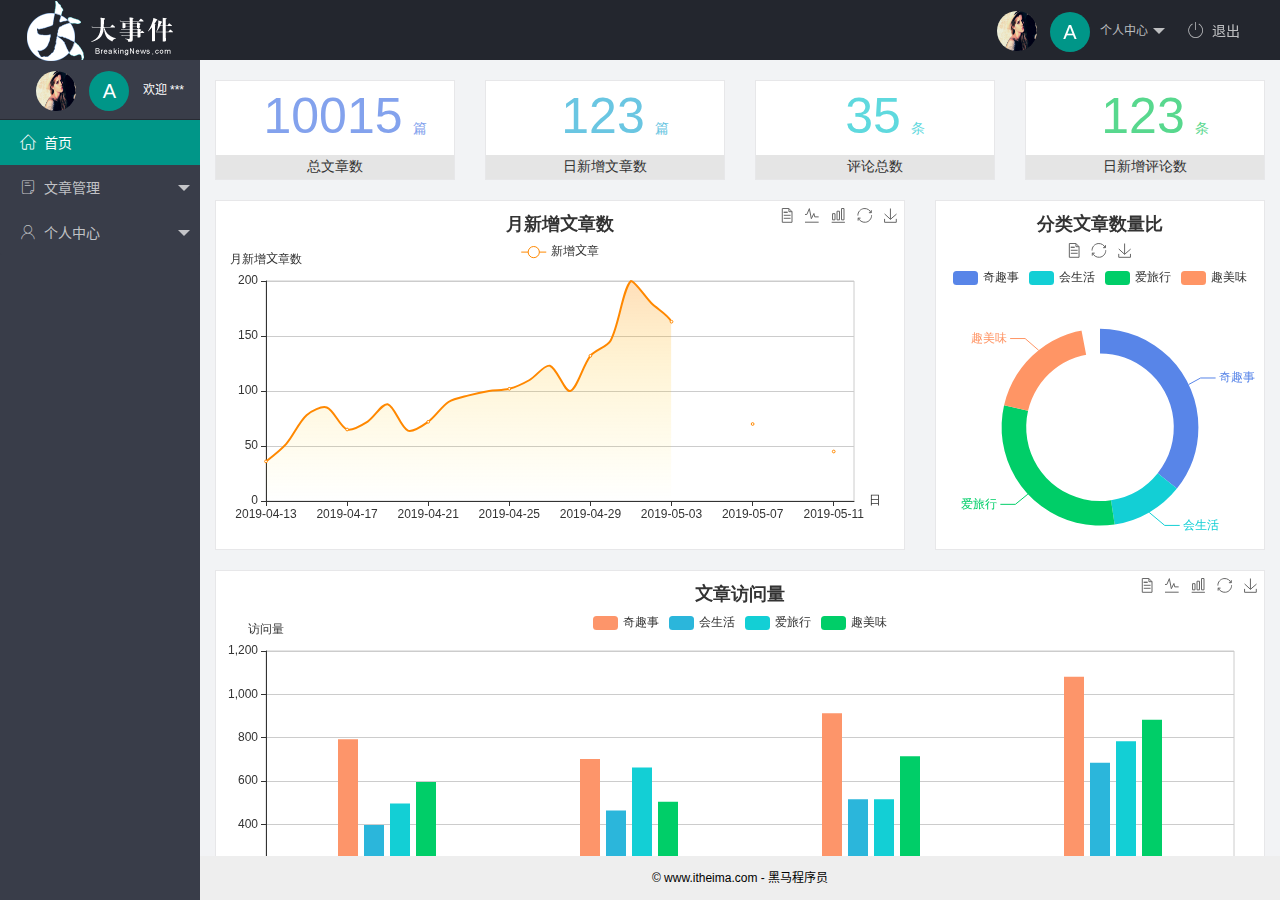
==== commit a4282887: "暂时提交" ====
--- a/index.html
+++ b/index.html
@@ -27,7 +27,11 @@
                         <span class="text-avatar">A</span>个人中心
                     </a>
                     <dl class="layui-nav-child">
-                        <dd><a href="./user/user_info.html" target="fm">基本资料</a></dd>
+                        <dd>
+                            <a href="/user/user_info.html" target="fm">
+                                <i class="layui-icon layui-icon-app"></i>基本资料
+                            </a>
+                        </dd>
                         <dd><a href="./user/user_avatar.html" target="fm">更换头像</a></dd>
                         <dd><a href="./user/user_pwd.html" target="fm">重置密码</a></dd>
                     </dl>
@@ -81,17 +85,17 @@
                         </a>
                         <dl class="layui-nav-child">
                             <dd>
-                                <a href="/user/user_info.html" target="fm">
+                                <a href="./user/user_info.html" target="fm">
                                     <i class="layui-icon layui-icon-app"></i>基本资料
                                 </a>
                             </dd>
                             <dd>
-                                <a href="/user/user_avatar.html" target="fm">
+                                <a href="./user/user_avatar.html" target="fm">
                                     <i class="layui-icon layui-icon-app"></i>更换头像
                                 </a>
                             </dd>
                             <dd>
-                                <a href="/user/user_pwd.html" target="fm">
+                                <a href="./user/user_pwd.html" target="fm">
                                     <i class="layui-icon layui-icon-app"></i>重置密码
                                 </a>
                             </dd>
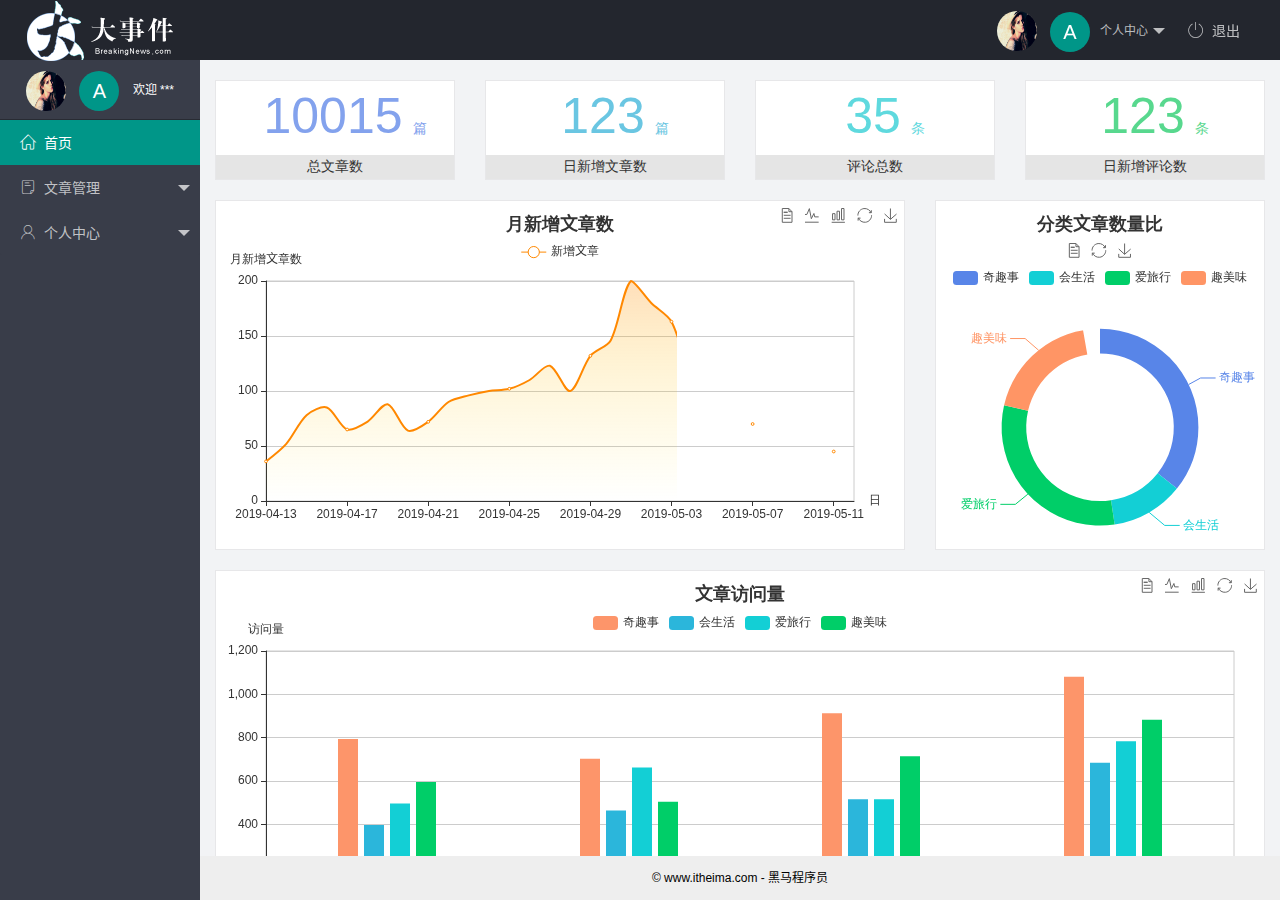
==== commit ca348e47: "已完成主页个人中心的开发" ====
--- a/index.html
+++ b/index.html
@@ -27,11 +27,7 @@
                         <span class="text-avatar">A</span>个人中心
                     </a>
                     <dl class="layui-nav-child">
-                        <dd>
-                            <a href="/user/user_info.html" target="fm">
-                                <i class="layui-icon layui-icon-app"></i>基本资料
-                            </a>
-                        </dd>
+                        <dd><a href="/user/user_info.html" target="fm"></i>基本资料</a></dd>
                         <dd><a href="./user/user_avatar.html" target="fm">更换头像</a></dd>
                         <dd><a href="./user/user_pwd.html" target="fm">重置密码</a></dd>
                     </dl>
--- a/assets/css/index.css
+++ b/assets/css/index.css
@@ -38,6 +38,10 @@
     user-select: none;
 }
 
+.layui-side-scroll {
+    width: 200px;
+}
+
 .layui-side-scroll .userinfo {
     border-bottom: 1px solid #282b33;
 }
@@ -45,6 +49,10 @@
 .layui-nav-img {
     width: 40px;
     height: 40px;
+}
+
+.layui-nav-child {
+    text-align: center;
 }
 
 .text-avatar {
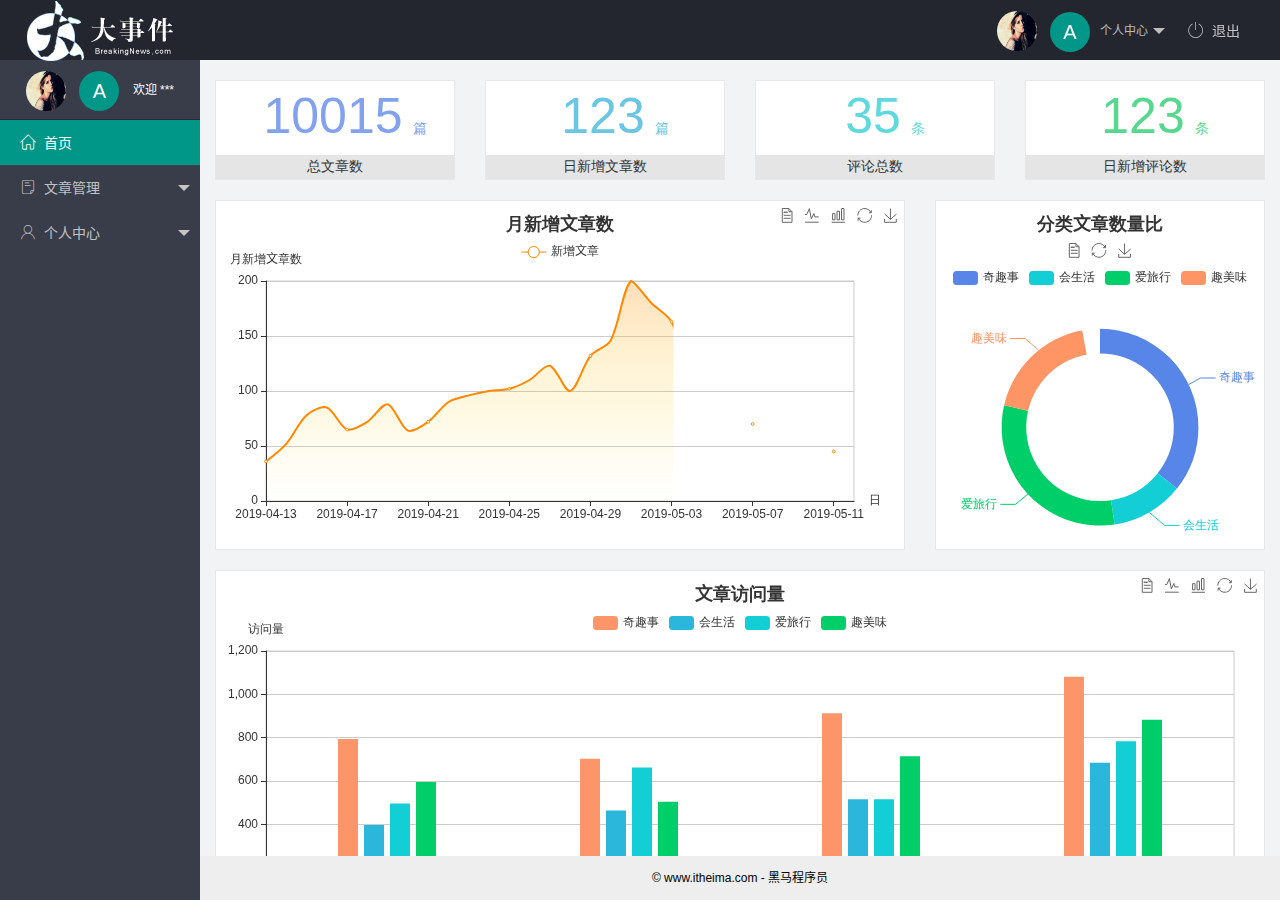
==== commit 9deb6cdb: "已完成添加文章分类功能" ====
--- a/index.html
+++ b/index.html
@@ -59,7 +59,7 @@
                         </a>
                         <dl class="layui-nav-child">
                             <dd>
-                                <a href="/article/art_cate.html" target="fm">
+                                <a href="./article/art_cate.html" target="fm">
                                     <i class="layui-icon layui-icon-app"></i>文章类别
                                 </a>
                             </dd>
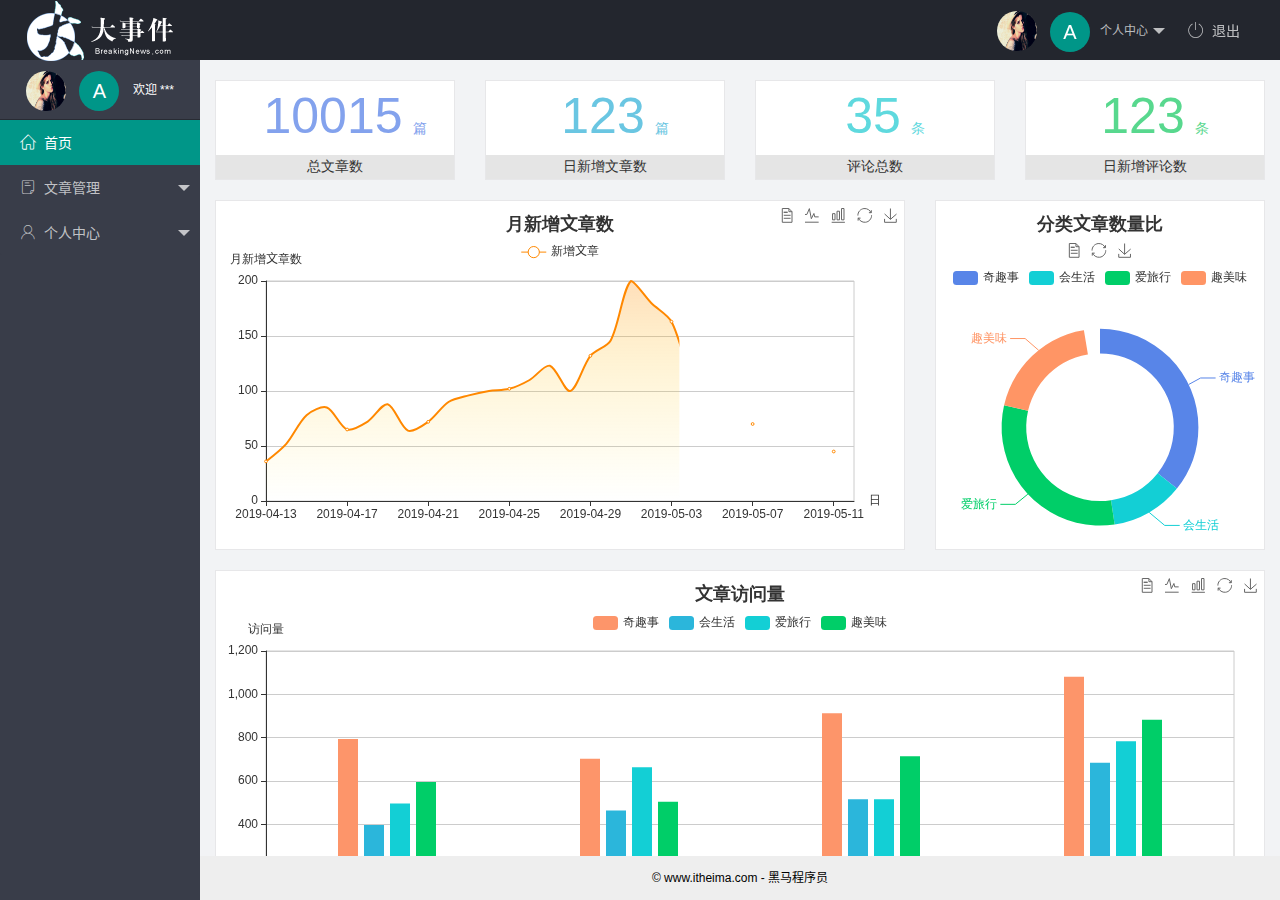
==== commit 7c6a538f: "已完成 article 分支的开发" ====
--- a/index.html
+++ b/index.html
@@ -65,7 +65,7 @@
                             </dd>
                             <dd>
                                 <a href="./article/art_list.html" target="fm">
-                                    <i class="layui-icon layui-icon-app"></i>文章列表
+                                    <i class="layui-icon layui-icon-app" id="jump"></i>文章列表
                                 </a>
                             </dd>
                             <dd>
